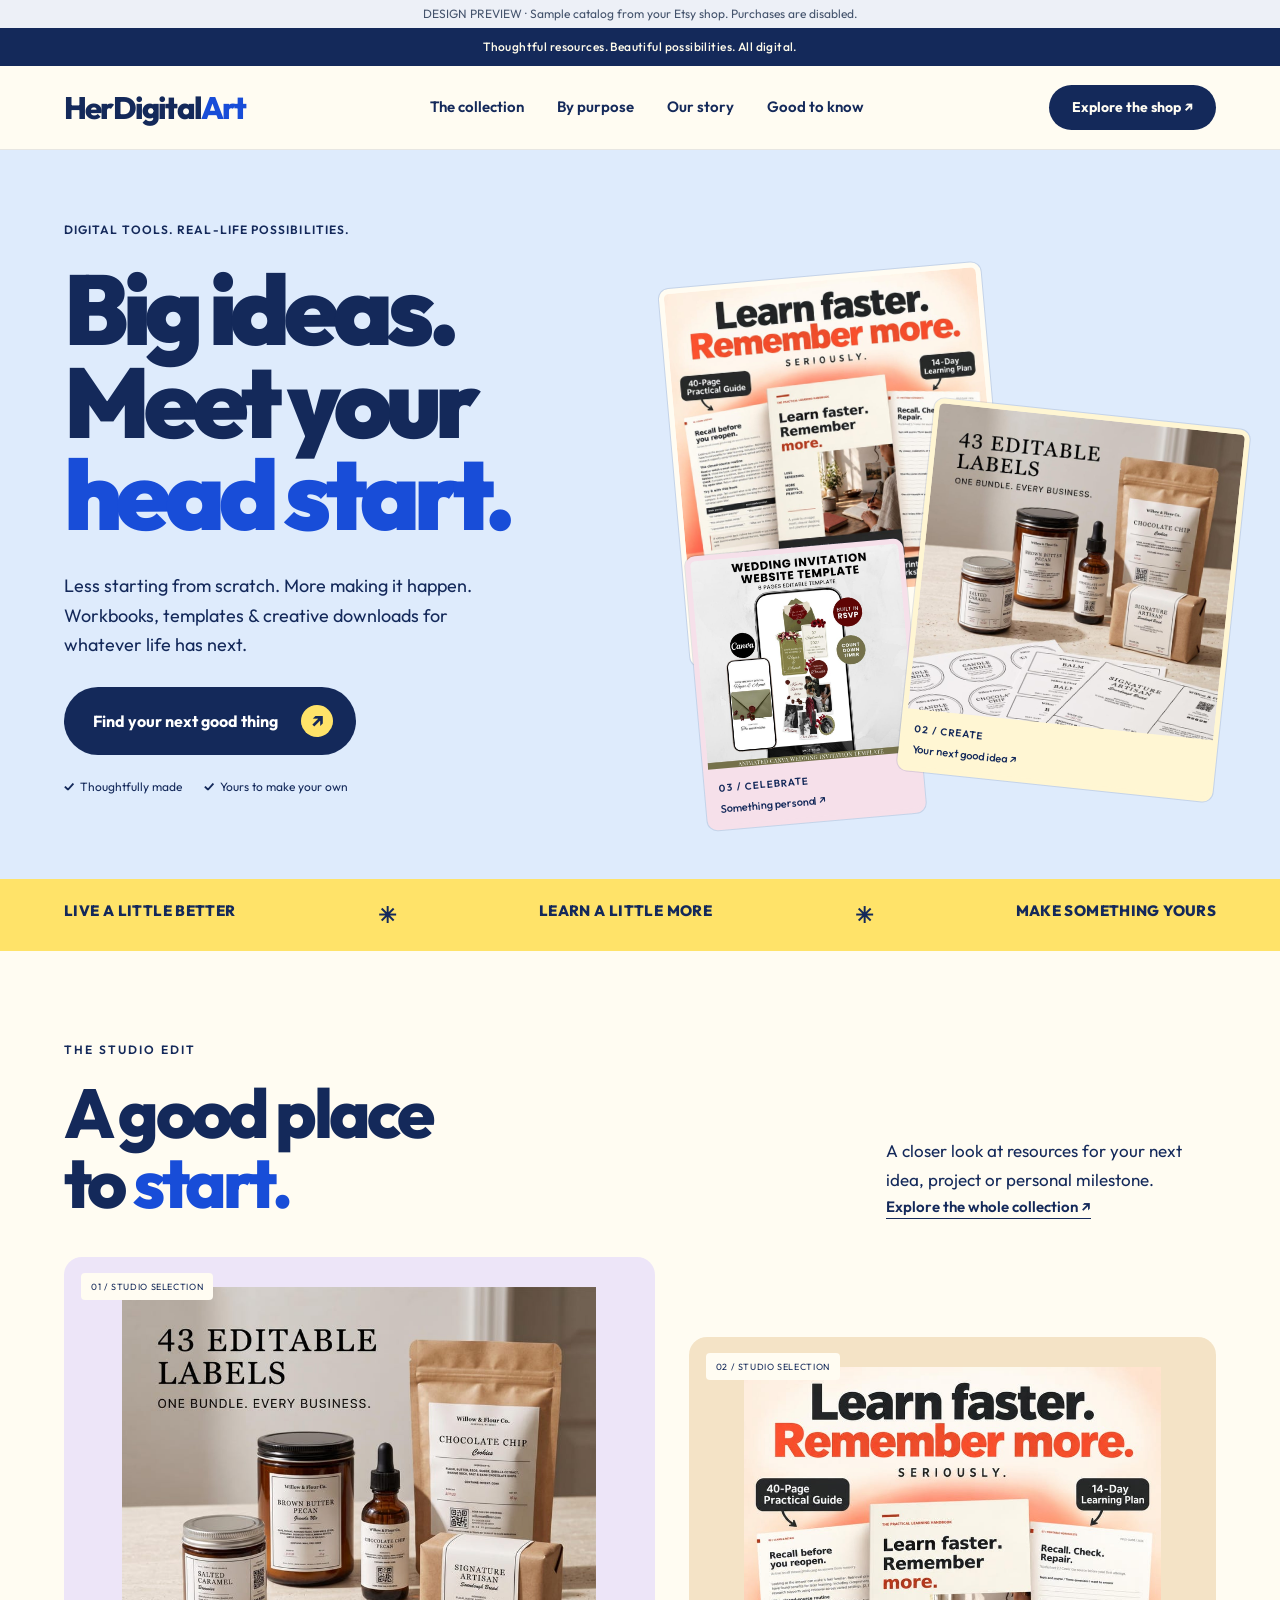
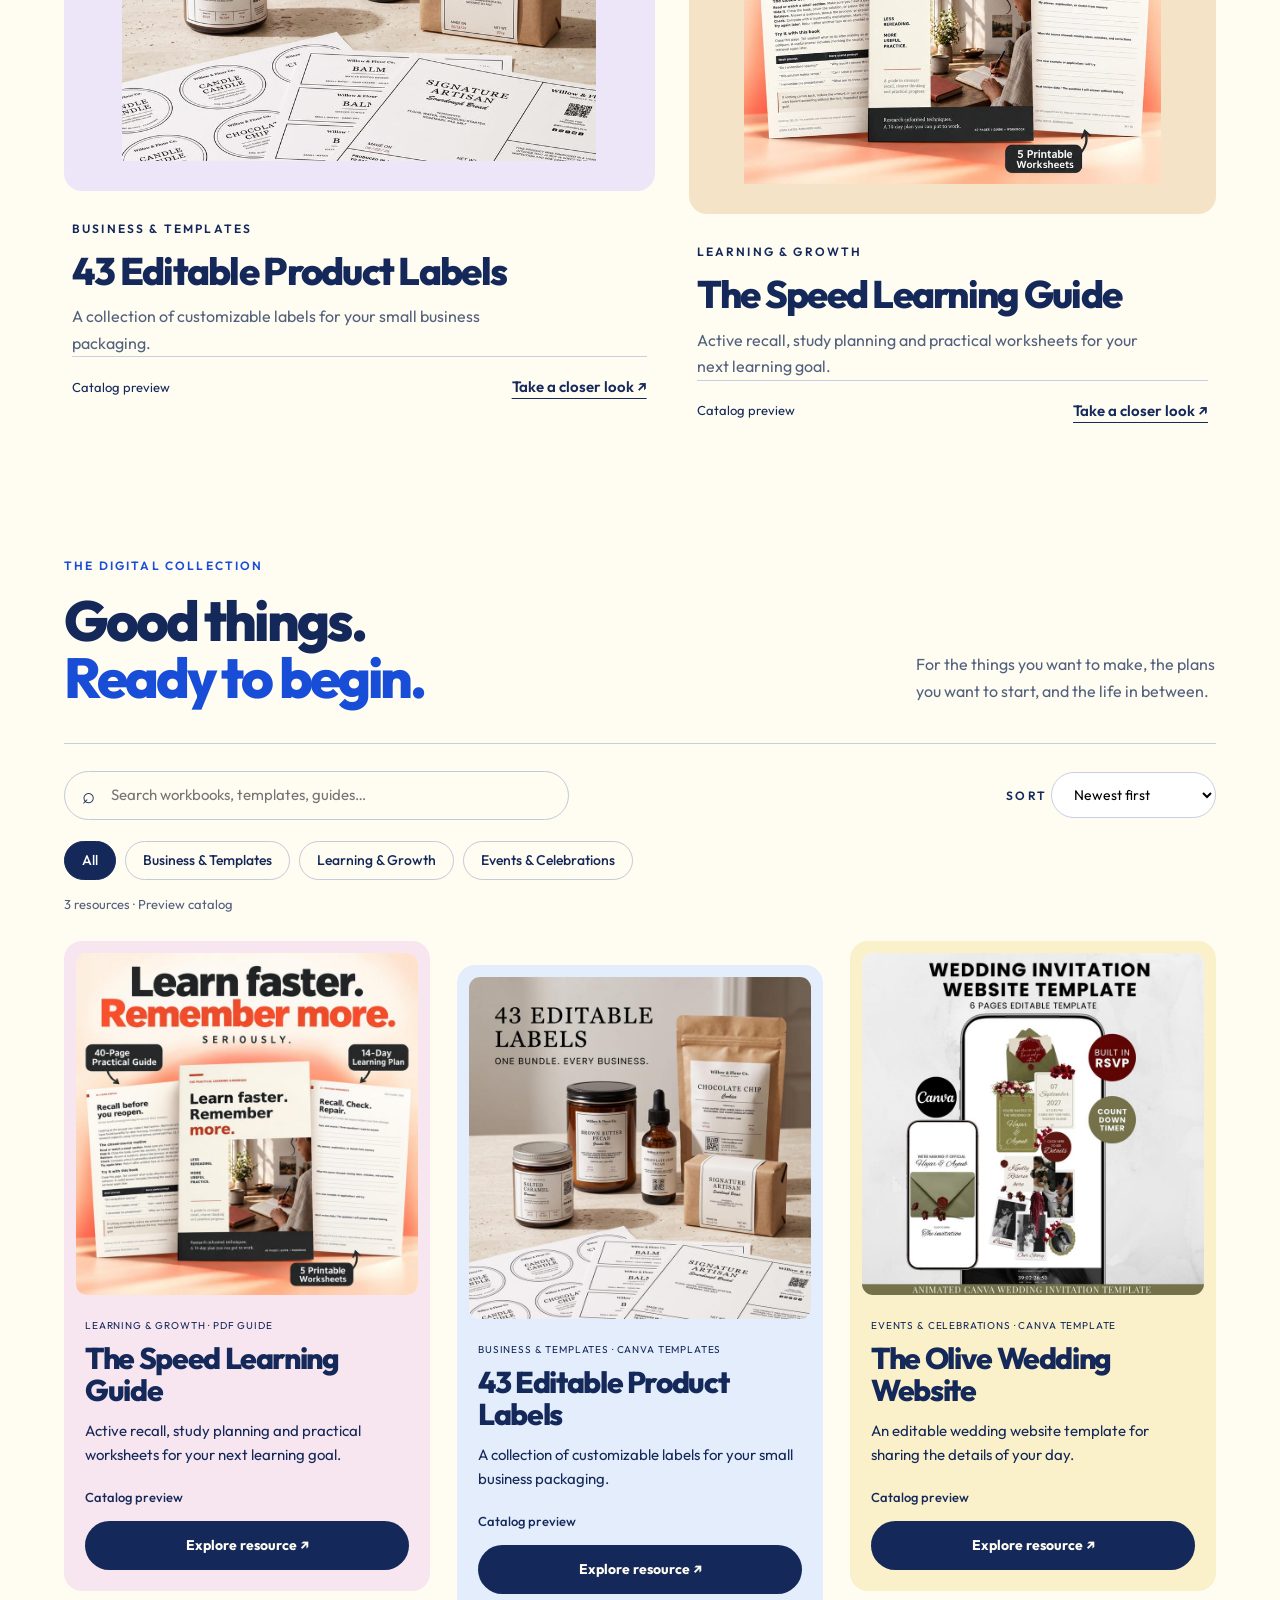
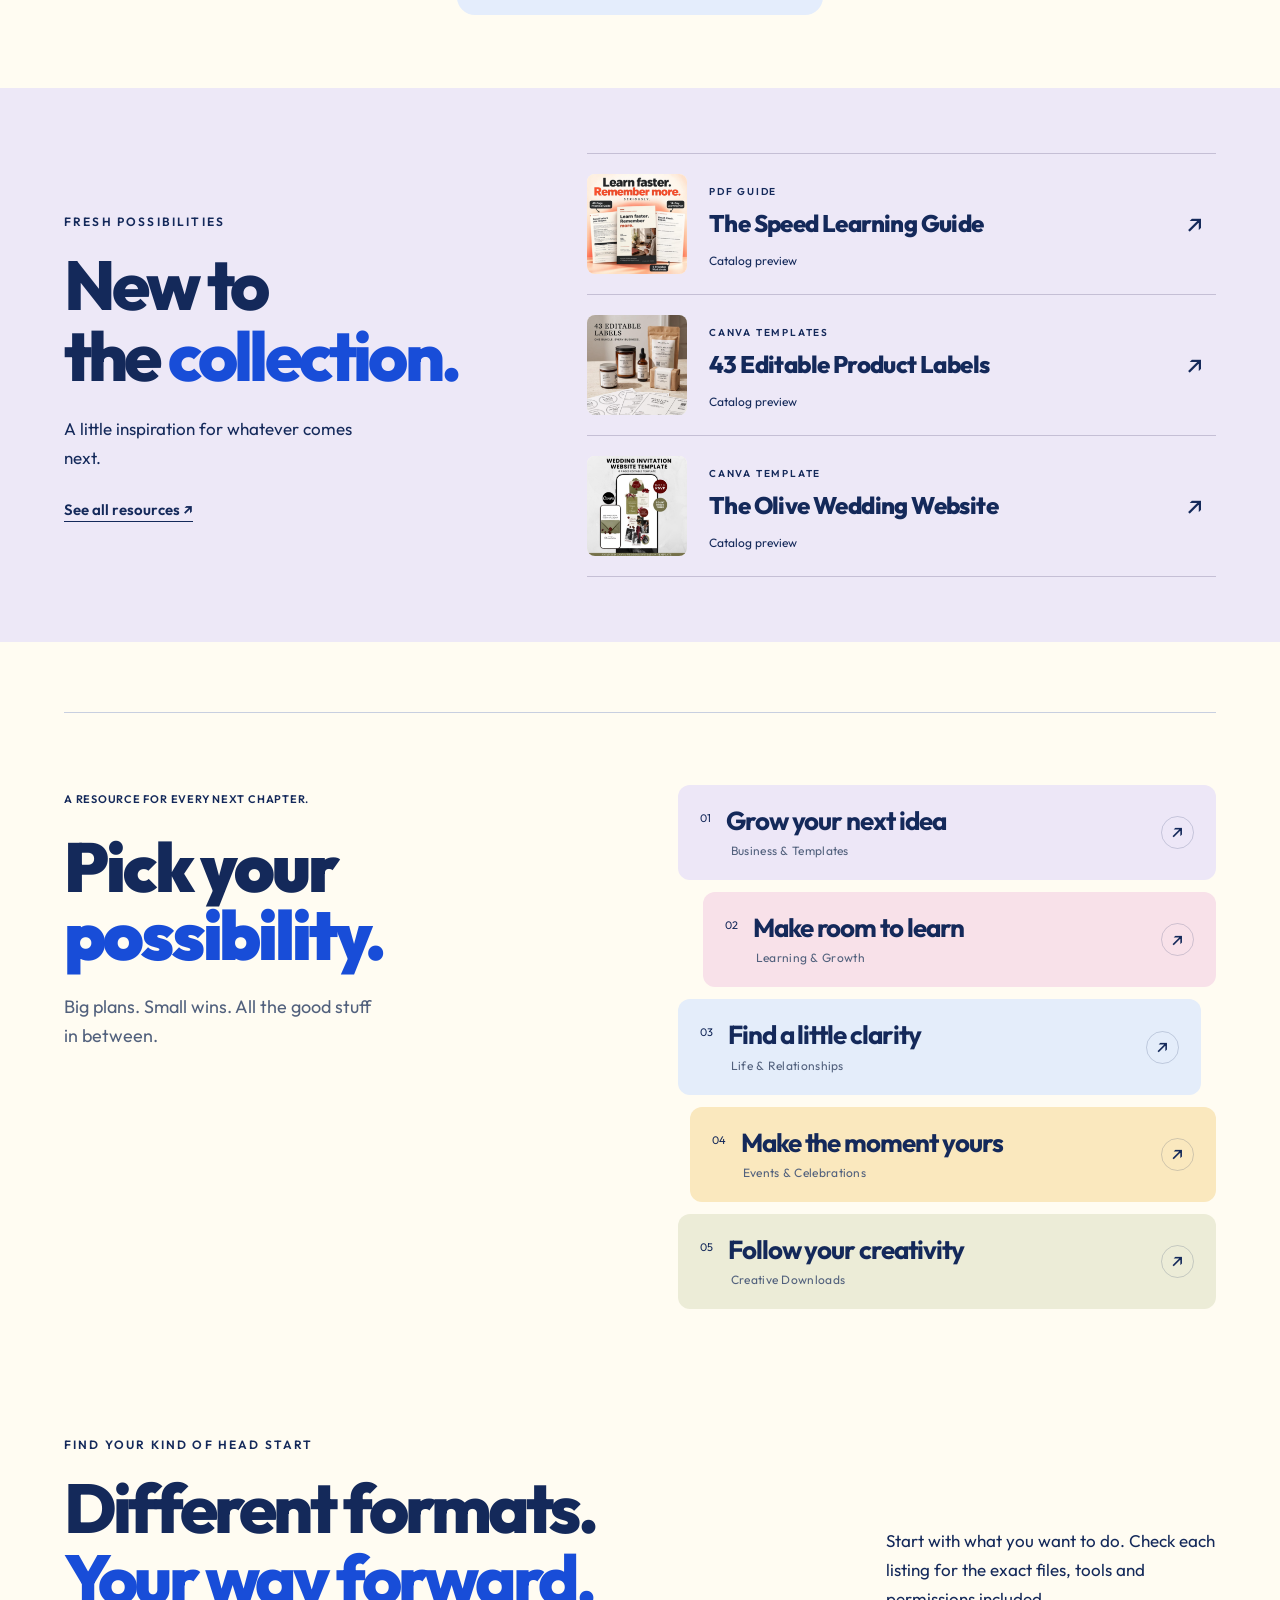
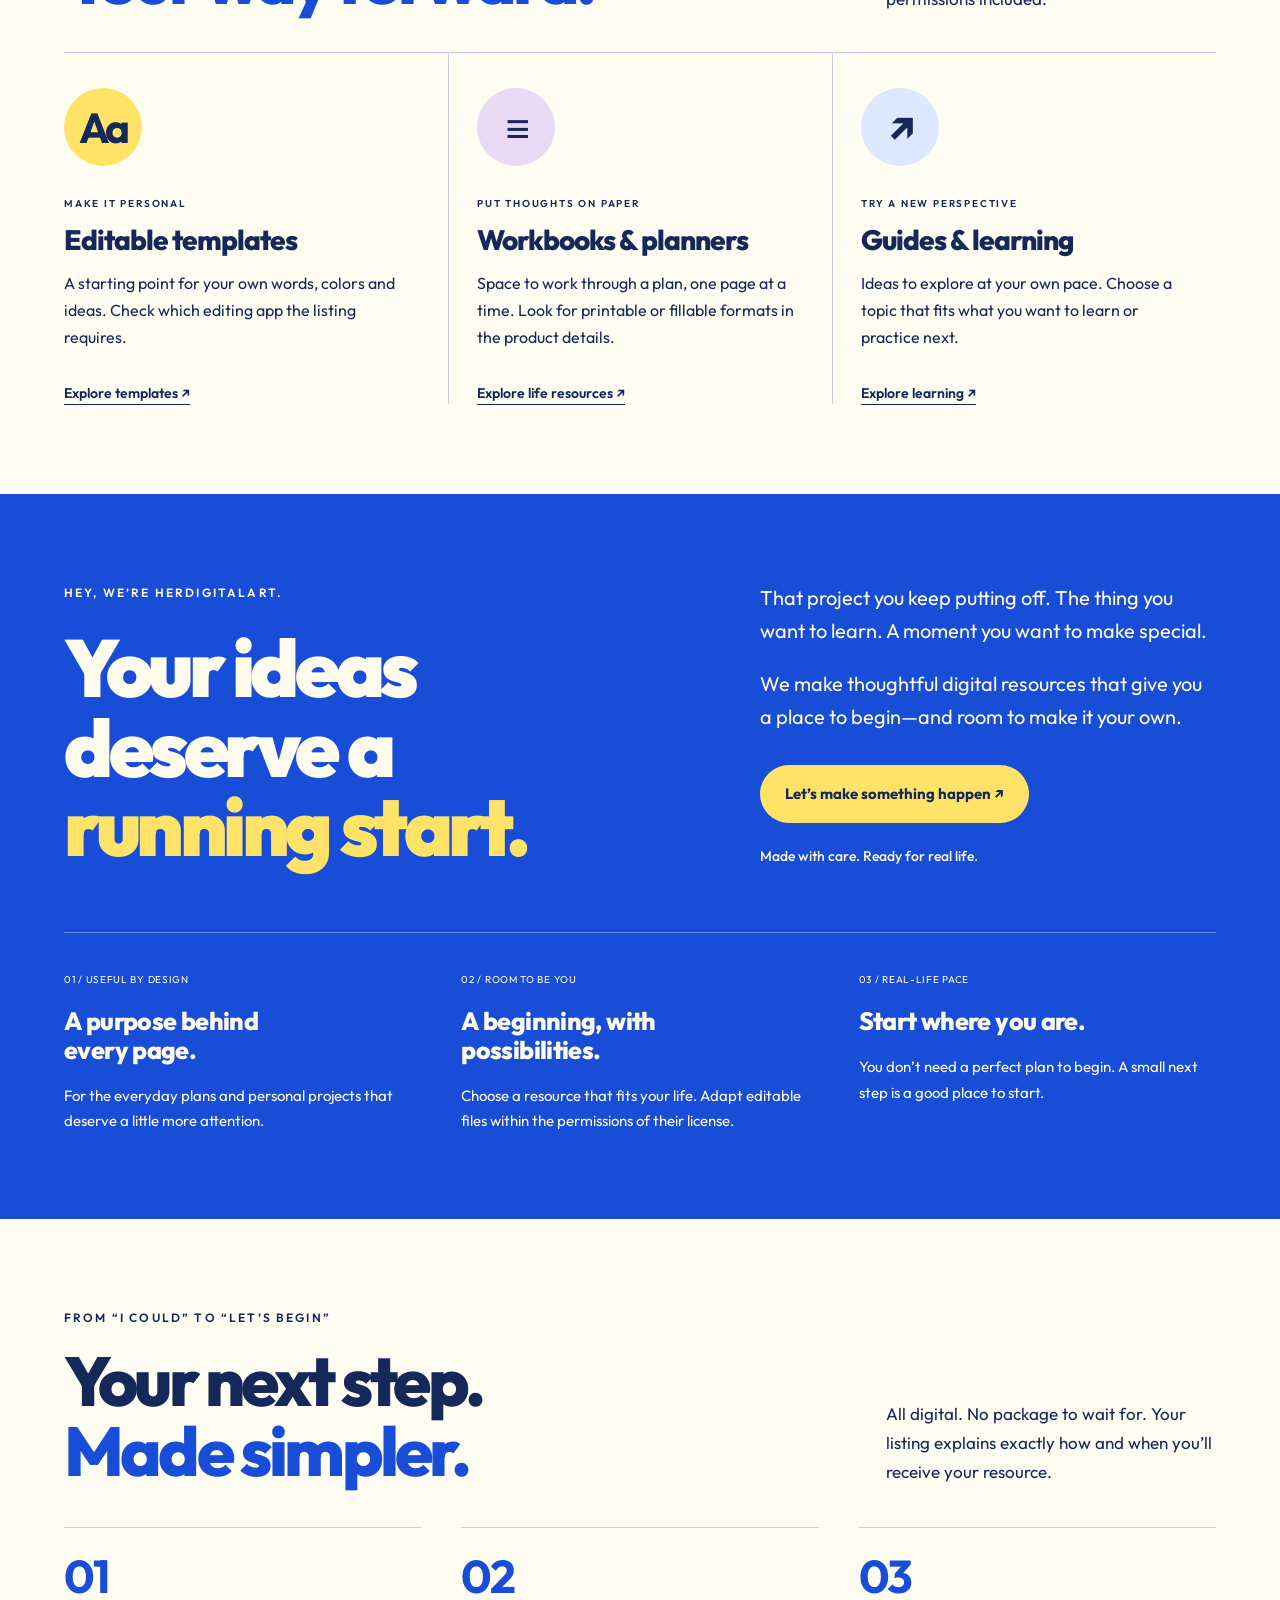
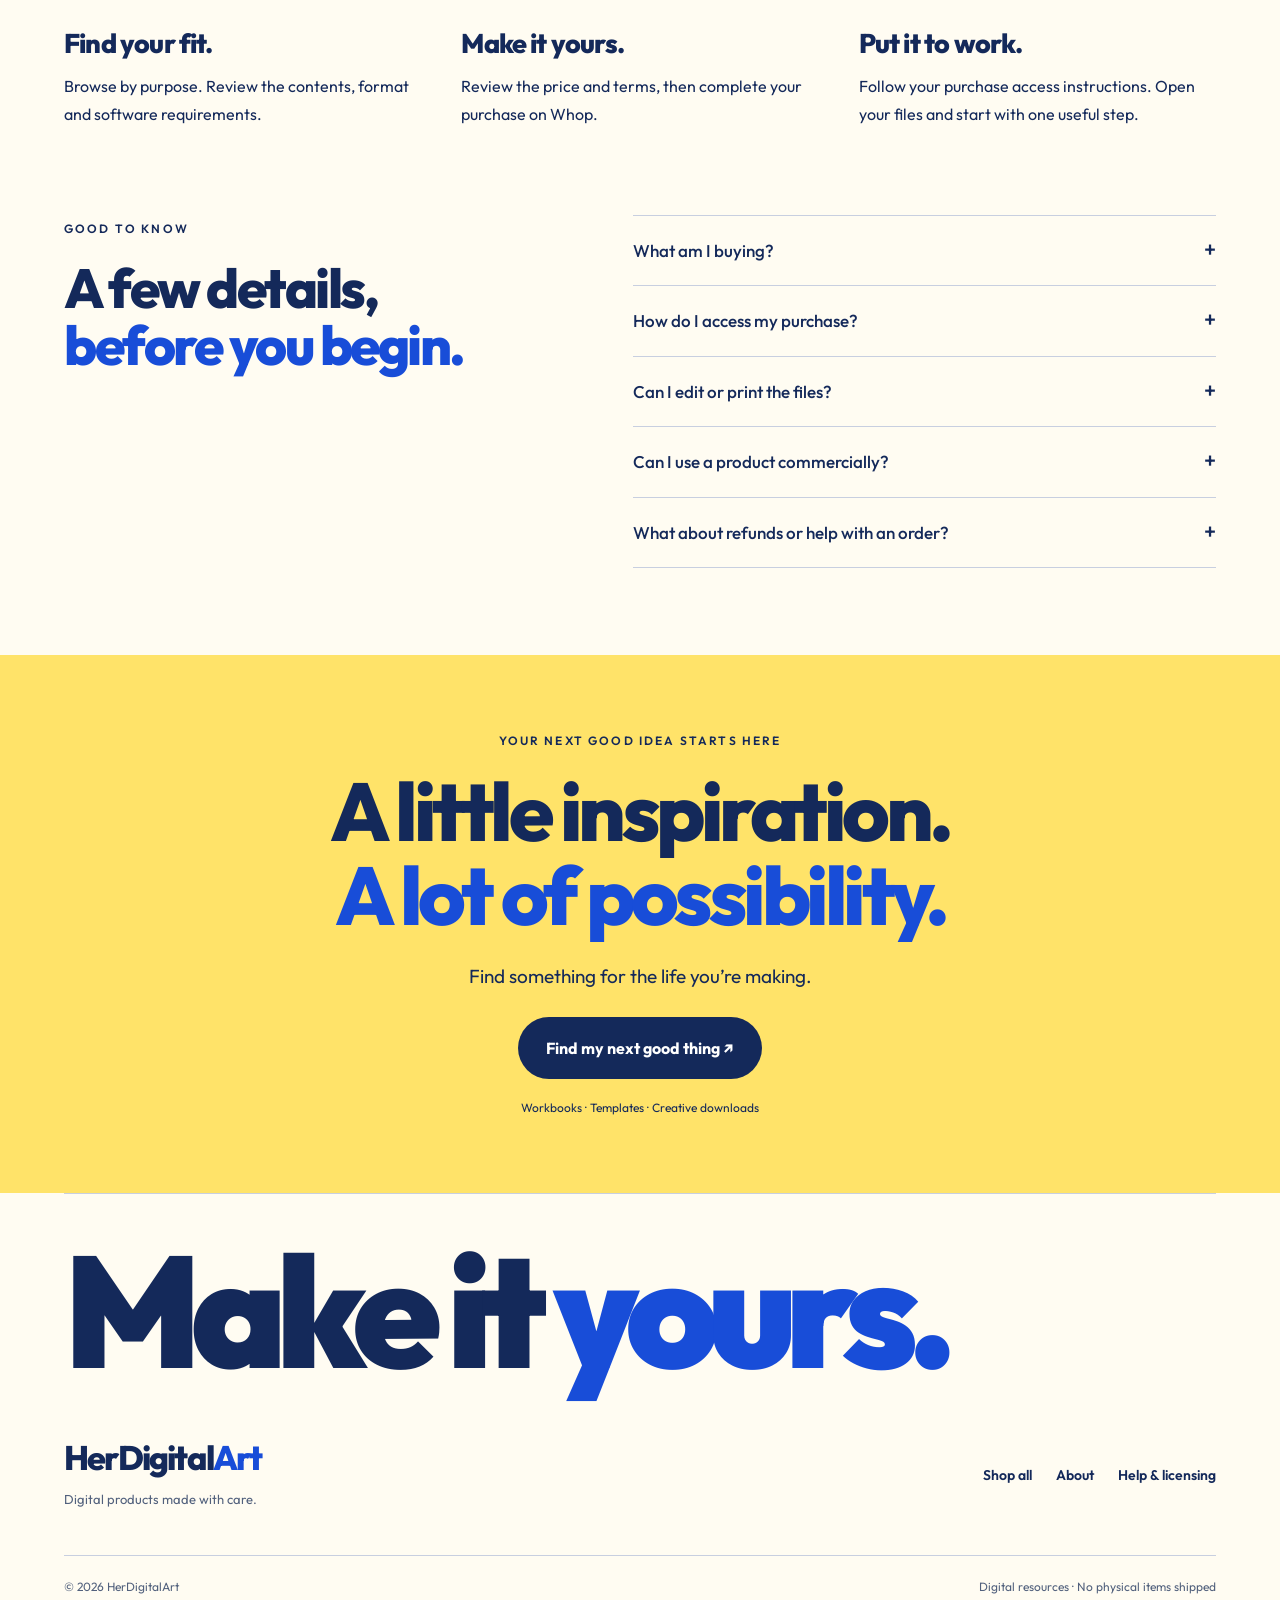
==== preview.html @ 881049af "Upload HerDigitalArt store" ====
<!doctype html><html lang="en"><head><meta charset="utf-8"><meta name="viewport" content="width=device-width,initial-scale=1"><meta name="robots" content="noindex,nofollow"><title>HerDigitalArt — Design Preview</title><style>@import url('https://fonts.googleapis.com/css2?family=DM+Sans:wght@400;500;600;700&family=Instrument+Serif:ital@0;1&family=Outfit:wght@400;500;600;700;800;900&display=swap');
:root{--paper:#f7f3ec;--ink:#30272a;--wine:#482333;--muted:#74686b;--line:#d9cec5;--clay:#a9553e;--serif:'Instrument Serif',Georgia,serif;--sans:'DM Sans',Arial,sans-serif}*{box-sizing:border-box}body{margin:0;background:var(--paper);color:var(--ink);font:16px/1.6 var(--sans)}a{color:inherit;text-decoration:none}button,input,select{font:inherit}button,a,input,select,summary{-webkit-tap-highlight-color:transparent}button,a{touch-action:manipulation}button{cursor:pointer}a:hover{color:var(--clay)}:focus-visible{outline:3px solid var(--clay);outline-offset:5px}img{display:block;width:100%;height:auto}h1,h2,h3,p{margin:0}h1,h2,h3{font-weight:400}h1,h2{font-family:var(--serif);line-height:1.02}button{color:inherit}.wrap{width:min(1380px,90%);margin:auto}.eyebrow{font-size:12px;text-transform:uppercase;letter-spacing:.18em;font-weight:600}.skip{position:absolute;left:16px;top:-80px;background:white;padding:12px;z-index:20}.skip:focus{top:10px}.preview-note{background:#eaded0;color:var(--wine);text-align:center;font-size:13px;padding:7px 16px}.preview-note a{text-decoration:underline}.topline{background:var(--wine);color:#fff4eb;text-align:center;padding:8px;font-size:12px;letter-spacing:.08em}.header{display:flex;align-items:center;justify-content:space-between;gap:25px;padding:27px 0;border-bottom:1px solid var(--line)}.wordmark{font:32px/1 var(--serif);letter-spacing:-1px}.wordmark em{font-weight:400}.nav{display:flex;gap:28px;font-size:14px}.nav a[aria-current=page]{text-decoration:underline;text-underline-offset:7px}.header-cta{font-size:14px;border-bottom:1px solid var(--ink);padding:6px 0}.menu{display:none;background:none;border:1px solid var(--line);padding:8px 12px}.hero{padding:65px 0 54px;display:grid;grid-template-columns:1.1fr .9fr;gap:7%;align-items:center}.hero h1{font-size:clamp(66px,7.7vw,116px);letter-spacing:-.04em;margin:22px 0 28px}.hero h1 em{color:var(--wine)}.hero p{color:var(--muted);max-width:450px;margin-bottom:30px}.button{display:inline-flex;align-items:center;justify-content:space-between;gap:38px;background:var(--wine);color:white;border:1px solid var(--wine);padding:16px 23px;font-size:14px}.button:hover{background:var(--ink);color:white}.button.secondary{background:transparent;color:var(--wine)}.hero-foot{font-size:12px;color:var(--muted);margin-top:20px;letter-spacing:.04em}.hero-right{padding-top:20px}.hero-index{display:flex;align-items:baseline;justify-content:space-between;border-top:1px solid var(--line);padding:14px 0 26px}.hero-index span:last-child{font:italic 23px var(--serif)}.hero-image{aspect-ratio:1.25;object-fit:cover}.hero-caption{display:flex;justify-content:space-between;padding-top:14px;font-size:12px;color:var(--muted)}.purpose-strip{border-top:1px solid var(--line);border-bottom:1px solid var(--line);display:flex;justify-content:space-between;padding:20px 0;gap:16px;flex-wrap:wrap;font:24px var(--serif)}.purpose-strip span{color:var(--clay)}.collection{padding:70px 0}.section-top{display:flex;justify-content:space-between;align-items:end;margin-bottom:32px;gap:24px}.section-top h2{font-size:clamp(40px,4vw,62px);margin-top:12px;letter-spacing:-.025em}.section-top p{max-width:330px;color:var(--muted);font-size:14px}.controls{display:flex;gap:16px;justify-content:space-between;margin-bottom:24px;align-items:center}.search{display:flex;gap:14px;align-items:center;flex:1;max-width:460px;border-bottom:1px solid var(--ink);padding:9px 0}.search input{width:100%;border:0;background:none;outline:none;color:var(--ink)}select{background:transparent;border:1px solid var(--line);padding:10px 13px;max-width:100%;font-size:14px}.filters{display:flex;gap:8px;flex-wrap:wrap;margin-bottom:20px}.filter{border:1px solid var(--line);padding:8px 15px;background:transparent;border-radius:0;font-size:13px}.filter.active{background:var(--wine);border-color:var(--wine);color:white}.count{font-size:12px;color:var(--muted);margin-bottom:25px}.grid{display:grid;grid-template-columns:repeat(3,minmax(0,1fr));gap:40px 25px}.card:nth-child(3n+2){padding-top:34px}.card-media{overflow:hidden;background:#e9e1d7;display:block;aspect-ratio:1.13;position:relative}.card-media img{height:100%;object-fit:contain;transition:transform .4s}.card-media:hover img{transform:scale(1.035)}.image-fallback{height:100%;display:flex;align-items:center;justify-content:center;padding:30px;font:32px var(--serif);text-align:center}.card-meta{font-size:11px;text-transform:uppercase;letter-spacing:.12em;color:var(--clay);margin:20px 0 9px}.card h3{font:29px/1.1 var(--serif);margin-bottom:10px}.card p{color:var(--muted);font-size:14px;max-width:360px}.card-bottom{display:flex;justify-content:space-between;align-items:center;border-bottom:1px solid var(--line);padding:18px 0;font-size:13px;gap:10px}.card-bottom a{text-decoration:underline;text-underline-offset:4px}.more{display:block;margin:36px auto 0}.empty{padding:65px 24px;border:1px solid var(--line);text-align:center}.empty h3{font:36px var(--serif);margin-bottom:15px}.empty p{color:var(--muted);margin-bottom:20px}.shop-heading{padding:64px 0 0}.shop-heading h1{font-size:clamp(58px,7vw,96px);margin-top:18px}.shop-heading p{color:var(--muted);margin-top:20px;max-width:500px}.browse{display:grid;grid-template-columns:.7fr 1.3fr;gap:9%;padding:50px 0 80px}.browse h2{font-size:54px;margin-top:17px}.browse p{color:var(--muted);margin-top:23px}.category-row{display:flex;align-items:center;justify-content:space-between;gap:16px;border-bottom:1px solid var(--line);padding:20px 0}.category-row:first-child{border-top:1px solid var(--line)}.category-row strong{font:30px var(--serif)}.category-row small{color:var(--muted);font-size:12px;margin-right:20px}.manifesto{background:var(--wine);color:var(--paper);padding:68px 0}.manifesto-inner{display:grid;grid-template-columns:1.2fr .8fr;gap:15%;align-items:end}.manifesto h2{font-size:clamp(46px,5vw,76px);margin-top:25px;max-width:600px}.manifesto p{font-size:16px;color:#ded0d4}.manifesto .signature{font:italic 30px var(--serif);margin-top:28px}.faq{padding:75px 0;display:grid;grid-template-columns:.7fr 1.3fr;gap:9%}.faq h2{font-size:55px;margin-top:20px}details{border-bottom:1px solid var(--line);padding:20px 0}details:first-child{border-top:1px solid var(--line)}summary{cursor:pointer;list-style:none;display:flex;justify-content:space-between;gap:24px}summary:after{content:'+';font-size:22px;line-height:1}details[open] summary:after{content:'−'}details p{font-size:14px;color:var(--muted);padding-top:16px;max-width:610px}.footer{border-top:1px solid var(--line);padding:35px 0 24px}.footer-top{display:flex;justify-content:space-between;gap:30px}.footer p{font-size:13px;color:var(--muted);margin-top:14px}.footer-links{display:flex;gap:24px;font-size:14px;align-items:start;flex-wrap:wrap}.footer-bottom{display:flex;justify-content:space-between;gap:20px;margin-top:45px;font-size:12px;color:var(--muted)}.detail{padding:55px 0 75px}.breadcrumb{font-size:13px;color:var(--muted);margin-bottom:35px}.detail-grid{display:grid;grid-template-columns:1.05fr .95fr;gap:8%;align-items:start}.detail-image{background:#e9e1d7;aspect-ratio:1;object-fit:contain}.detail h1{font-size:clamp(48px,5vw,72px);margin:18px 0 25px}.detail-description{white-space:pre-line;color:var(--muted);margin-bottom:30px}.purchase-note{font-size:13px;color:var(--muted);margin-top:16px}.detail-price{font-size:22px;margin:20px 0}.detail-facts{border-top:1px solid var(--line);margin-top:35px;padding-top:20px;font-size:14px}.status-note{border-left:2px solid var(--clay);padding:12px 18px;background:#efe6dc;font-size:14px}.hidden,[hidden]{display:none!important}@media(min-width:1600px){.wrap{width:min(1480px,88%)}}@media(max-width:900px){.nav{gap:16px}.header-cta{display:none}.hero{gap:5%;padding-top:45px}.hero h1{font-size:72px}.hero-right{padding-top:0}.grid{gap:25px 18px}.card h3{font-size:25px}.browse,.faq{gap:6%}.manifesto-inner{gap:8%}}@media(max-width:650px){.wrap{width:90%}.header{padding:22px 0;flex-wrap:wrap;gap:15px}.wordmark{font-size:30px}.menu{display:block}.nav{display:none;flex-basis:100%;flex-wrap:wrap;padding:15px 0 3px}.nav.open{display:flex}.hero{display:block;padding:40px 0 30px}.hero h1{font-size:clamp(62px,15vw,87px);margin:18px 0 24px}.hero p{max-width:95%}.hero-right{margin-top:40px}.hero-image{aspect-ratio:1.5}.hero-index{padding-bottom:15px}.purpose-strip{font-size:20px;gap:14px;justify-content:start}.purpose-strip span{display:none}.section-top{align-items:start;flex-direction:column;gap:16px}.section-top h2{font-size:45px}.collection{padding:45px 0}.controls{align-items:stretch;flex-direction:column;gap:15px}.search{max-width:none}.controls select{align-self:start}.grid{grid-template-columns:repeat(2,minmax(0,1fr));gap:28px 15px}.card:nth-child(3n+2){padding-top:0}.card h3{font-size:25px}.card p{font-size:13px}.card-meta{font-size:10px;margin-top:14px}.card-bottom{align-items:start;flex-direction:column;font-size:12px;gap:8px}.card-media{aspect-ratio:1}.browse,.faq,.manifesto-inner,.detail-grid{grid-template-columns:1fr;gap:35px}.browse{padding:20px 0 50px}.browse h2,.faq h2{font-size:45px}.category-row strong{font-size:27px}.manifesto{padding:45px 0}.manifesto h2{font-size:53px}.faq{padding:50px 0}.footer-top,.footer-bottom{flex-direction:column}.footer-links{gap:16px}.footer-bottom{margin-top:30px;gap:8px}.detail{padding-top:35px}.detail h1{font-size:54px}.shop-heading{padding-top:40px}.shop-heading h1{font-size:64px}}@media(prefers-reduced-motion:reduce){*{scroll-behavior:auto!important;transition:none!important}}

/* HerDigitalArt 02 — bold, optimistic consumer brand. */
:root{--paper:#fffbed;--ink:#142b62;--wine:#184dd8;--muted:#46577b;--line:#c8cfe0;--clay:#153fc0;--serif:'Outfit','Arial Black',Arial,sans-serif;--sans:'Outfit',Arial,sans-serif;--yellow:#ffe257;--blue:#d9e7fc;--pink:#f6c9de;--orange:#ff9c66}body{font-family:var(--sans);line-height:1.5}h1,h2,h3{font-weight:800;letter-spacing:-.045em}em{font-style:normal}.wrap{width:min(1380px,90%)}.preview-note{background:#edf0f7;color:#44536c;font-size:12px;padding:5px 12px}.topline{background:var(--ink);color:#fffbea;padding:10px 18px;font-size:13px;letter-spacing:.015em;font-weight:500}.header{padding:21px 0 24px;border:0}.wordmark{font:800 32px/1 var(--sans);letter-spacing:-1.6px}.wordmark em{font-weight:800;color:var(--wine)}.nav{font-size:15px;font-weight:600;gap:30px}.header-cta{border:0;background:var(--yellow);padding:13px 24px;border-radius:32px;font-weight:700}.hero-shell{background:var(--blue);overflow:hidden}.hero{min-height:610px;padding:58px 0 65px;grid-template-columns:1.04fr 1fr;gap:2%}.hero-copy{position:relative;z-index:2}.hero .eyebrow{font-size:12px;letter-spacing:.09em}.hero h1{font-family:var(--sans);font-size:clamp(70px,7.5vw,112px);font-weight:900;line-height:.94;letter-spacing:-.055em;margin:22px 0 28px}.hero h1 em{color:var(--wine)}.hero p{font-size:18px;line-height:1.55;max-width:465px;color:var(--ink);margin-bottom:27px}.button{background:var(--wine);border:0;border-radius:40px;color:white;padding:19px 27px;font-size:16px;font-weight:700;transition:transform .18s,background .18s;gap:24px}.button:hover{transform:translateY(-3px);background:var(--ink)}.button.secondary{border:1.5px solid var(--ink);color:var(--ink);background:transparent}.hero-foot{display:flex;gap:22px;font-size:12px;letter-spacing:0;color:var(--ink);margin-top:20px}.hero-foot span:before{content:'✓';margin-right:6px;font-weight:800}.hero-collage{height:480px;position:relative;margin-left:0;isolation:isolate}.collage-item{position:absolute;background:var(--paper);border:7px solid var(--paper);border-radius:12px;transition:transform .25s;overflow:hidden}.collage-item img{aspect-ratio:1;object-fit:contain}.collage-item span{display:block;padding:12px 4px 6px;font-size:10px;letter-spacing:.045em;font-weight:800;color:var(--ink)}.collage-learning{width:61%;left:0;top:0;transform:rotate(-8deg);z-index:1}.collage-labels{width:58%;right:-6%;top:136px;transform:rotate(9deg);z-index:3;background:#fff3b7;border-color:#fff3b7}.collage-wedding{width:43%;left:7%;top:279px;transform:rotate(-4deg);z-index:2;background:#f4cbe0;border-color:#f4cbe0}.collage-learning:hover{transform:rotate(-4deg) translateY(-6px)}.collage-labels:hover{transform:rotate(5deg) translateY(-6px)}.collage-wedding:hover{transform:rotate(0) translateY(-6px);z-index:4}.purpose-shell{background:var(--yellow)}.purpose-strip{border:0;font:800 17px var(--sans);padding:22px 0;letter-spacing:-.025em}.purpose-strip span{color:var(--ink);font-size:24px}.collection{padding:75px 0 65px}.section-top{margin-bottom:30px}.section-top .eyebrow{color:var(--wine)}.section-top h2{font:800 clamp(36px,4vw,59px)/1 var(--sans);letter-spacing:-.055em;max-width:670px}.section-top p{font-size:16px;max-width:315px}.search{border:1.5px solid var(--line);padding:11px 18px;border-radius:30px;background:#fff;max-width:490px}.search input{font-size:15px}.search:focus-within{border-color:var(--wine);outline:2px solid var(--wine);outline-offset:2px}.search input:focus-visible{outline:none}select{border-radius:30px;border:1.5px solid var(--line);background:white;padding:12px 18px}.filters{gap:9px;margin-top:25px}.filter{border-radius:30px;font-size:14px;padding:10px 18px;border:1.5px solid var(--line);font-weight:500}.filter.active{background:var(--ink);border-color:var(--ink)}.count{font-size:13px}.grid{gap:25px}.card{border-radius:22px;background:#f4dded;padding:16px!important;display:flex;flex-direction:column}.card:nth-child(3n+2){background:#dae7ff;transform:translateY(19px)}.card:nth-child(3n+3){background:#fae8a8}.card-media{border-radius:13px;aspect-ratio:1;overflow:hidden;background:white}.card-media img{object-fit:contain}.card-meta{color:var(--ink);font-size:10px;letter-spacing:.07em;margin:21px 0 9px}.card h3{font:800 29px/1.03 var(--sans);letter-spacing:-.04em;margin:0 0 12px}.card p{font-size:15px;color:var(--ink);line-height:1.5;margin-bottom:20px}.card-bottom{margin-top:auto;display:flex;flex-direction:column;align-items:stretch;border:0;padding:0;gap:12px;font-size:13px}.card-bottom span{font-weight:500}.card-bottom a{display:block;background:var(--ink);color:var(--paper);padding:13px 18px;border-radius:30px;text-align:center;text-decoration:none;font-size:14px;font-weight:700}.card-bottom a:hover{background:var(--wine)}.more{margin-top:50px}.empty{border:0;border-radius:22px;background:#e7edfc}.empty h3{font:800 36px/1.1 var(--sans)}.browse{padding:65px 0 80px;gap:8%;grid-template-columns:1fr 1fr}.browse .eyebrow{font-size:11px;letter-spacing:.07em}.browse h2{font-size:clamp(48px,5.4vw,78px);line-height:.98;font-weight:900;margin-top:20px}.browse h2 em{color:var(--wine)}.browse p{font-size:18px;max-width:350px}.category-row{border:0!important;border-radius:18px;padding:18px 22px;margin-bottom:10px;background:#eee4fb;transition:transform .2s}.category-row:nth-child(2){background:#f7d2de;margin-left:25px}.category-row:nth-child(3){background:#d9e8fc;margin-right:15px}.category-row:nth-child(4){background:#ffdfa7;margin-left:12px}.category-row:nth-child(5){background:#e4e8bf}.category-row:hover{transform:translateX(5px);color:var(--ink)}.category-row strong{font:700 25px/1.2 var(--sans);letter-spacing:-.04em}.category-row small{font-size:12px;color:var(--ink);margin-right:15px}.category-row>span{font-size:25px}.manifesto{background:var(--wine);padding:70px 0;color:#fffbed}.manifesto-inner{grid-template-columns:1.1fr .9fr;gap:10%;align-items:center}.manifesto h2{font-size:clamp(54px,6vw,87px);line-height:.99;font-weight:900}.manifesto h2 em{color:var(--yellow)}.manifesto p{color:#fffbed;font-size:21px;line-height:1.5;margin-bottom:20px}.manifesto .button{background:var(--yellow);color:var(--ink);margin-top:12px}.manifesto .signature{font:500 14px var(--sans);margin-top:24px;margin-bottom:0}.faq{padding:75px 0;grid-template-columns:.85fr 1.15fr}.faq h2{font-size:55px;font-weight:800;line-height:1.02}.faq h2 em{color:var(--wine)}details{background:#f0ede2;border:0!important;border-radius:14px;padding:20px 22px;margin-bottom:10px}summary{font-size:17px;font-weight:600}details p{font-size:15px;color:var(--ink)}.footer{border-top:2px solid var(--ink);padding:40px 0 28px}.footer .wordmark{font-size:48px}.footer-links{font-weight:600}.footer p,.footer-bottom{color:var(--muted)}.shop-heading h1{font-weight:900;line-height:1;font-size:clamp(64px,8vw,115px)}.shop-heading h1 em{color:var(--wine)}.shop-heading p{font-size:18px}.detail-grid{gap:6%}.detail-image{border-radius:24px;background:#e0eafa}.detail h1{font-weight:800;line-height:1.02}.detail-price{font-weight:600}.detail-facts{line-height:1.9}.status-note{background:#fff0b9;border:0;border-radius:14px}.menu{border-radius:30px;border:1.5px solid var(--ink);padding:9px 17px;font-weight:600}
@media(min-width:1600px){.hero{min-height:660px}.hero-collage{height:520px}.collage-wedding{top:310px}.collage-labels{top:155px}}
@media(max-width:1000px){.nav{gap:18px}.hero{min-height:550px}.hero h1{font-size:82px}.hero-collage{height:430px}.collage-labels{top:160px;right:0}.collage-wedding{top:280px}.card h3{font-size:25px}.hero-foot{gap:12px}.category-row strong{font-size:22px}}
@media(max-width:650px){.header{padding:18px 0}.wordmark{font-size:28px}.nav{font-size:15px}.hero{padding:38px 0 45px;display:block}.hero h1{font-size:clamp(66px,17vw,89px);line-height:.94;margin-top:18px}.hero p{font-size:17px;max-width:100%}.hero-copy .button{font-size:15px;width:100%;justify-content:center}.hero .eyebrow{font-size:10px}.hero-foot{justify-content:center;font-size:11px;gap:16px}.hero-collage{height:390px;margin:42px 0 0}.collage-learning{width:61%;left:2%;top:0}.collage-labels{width:56%;right:0;top:126px}.collage-wedding{width:43%;left:6%;top:230px}.collage-item{border-width:5px;border-radius:8px}.collage-item span{font-size:8px;padding:8px 2px 4px}.purpose-strip{font-size:11px;padding:16px 0;gap:12px;justify-content:center;line-height:1.5}.purpose-strip span{display:none}.collection{padding:45px 0}.section-top h2{font-size:40px;line-height:1.02}.section-top p{font-size:16px;max-width:100%}.filters{margin-top:15px;gap:7px}.filter{font-size:12px;padding:9px 13px}.grid{grid-template-columns:repeat(2,minmax(0,1fr));gap:13px}.card{padding:10px!important;border-radius:16px}.card:nth-child(3n+2){transform:none}.card-media{border-radius:9px}.card h3{font-size:23px}.card-meta{font-size:9px;margin-top:15px}.card p{font-size:13px;margin-bottom:15px}.card-bottom{font-size:11px;gap:9px}.card-bottom a{font-size:11px;padding:11px 5px;letter-spacing:-.01em}.browse{display:block;padding:30px 0 40px}.browse h2{font-size:56px}.browse p{font-size:17px;margin:17px 0 30px}.category-row{padding:17px 15px;border-radius:14px}.category-row strong{font-size:23px}.category-row small{margin-right:10px}.manifesto{padding:45px 0}.manifesto-inner{display:block}.manifesto h2{font-size:60px;margin-bottom:28px}.manifesto p{font-size:18px}.manifesto .button{font-size:14px}.faq{display:block;padding:45px 0}.faq h2{font-size:46px;margin-bottom:30px}.faq summary{font-size:15px}.faq details{padding:18px}.footer .wordmark{font-size:38px}.footer-links{font-size:14px}.shop-heading h1{font-size:68px}.detail h1{font-size:48px}.detail-grid{display:block}.detail-grid>div+div{margin-top:32px}.detail .button{width:100%;font-size:14px}}

/* Edition 03: considered spacing, stronger hierarchy, quieter surfaces. */
:root{--paper:#fffcf2;--ink:#14295a;--blue:#deebfc;--yellow:#ffe369;--muted:#52617d}
html{scroll-behavior:smooth;scroll-padding-top:105px}section[id]{scroll-margin-top:105px}
.nav-shell{position:sticky;top:0;z-index:15;background:var(--paper);border-bottom:1px solid rgba(20,41,90,.1)}
.header{padding:19px 0}.wordmark{font-size:31px;letter-spacing:-1.8px}.nav{gap:33px}.nav a{position:relative}.nav a:after{content:'';position:absolute;bottom:-7px;left:0;width:100%;height:2px;background:var(--wine);transform:scaleX(0);transform-origin:left;transition:transform .22s}.nav a:hover:after,.nav a[aria-current=page]:after{transform:scaleX(1)}.header-cta{background:var(--ink);color:var(--paper);padding:12px 23px}.header-cta:hover{background:var(--wine);color:white}.topline{font-size:12px;letter-spacing:.035em}
.hero{padding-top:66px;padding-bottom:83px;min-height:665px;grid-template-columns:1fr 1fr;gap:5%}.hero h1{font-size:clamp(75px,7.7vw,116px);letter-spacing:-.062em;line-height:.94;margin-top:23px;margin-bottom:30px}.hero p{font-size:18px;max-width:435px;line-height:1.65}.hero .button{background:var(--ink);padding:18px 23px 18px 29px;gap:23px}.hero .button:hover{background:var(--wine)}.hero .button>span{display:flex;align-items:center;justify-content:center;width:32px;height:32px;border-radius:50%;background:var(--yellow);color:var(--ink);font-size:20px}.hero-foot{margin-top:23px;font-size:12px}.hero-collage{height:487px;margin-top:15px}.collage-item{border-width:5px;border-radius:10px;outline:1px solid rgba(20,41,90,.12)}.collage-item span{font-weight:500;letter-spacing:0;padding:12px 9px 8px;font-size:11px}.collage-item span b{display:block;font-size:10px;letter-spacing:.1em;margin-bottom:5px;font-weight:600}.collage-learning{width:59%;left:1%;top:1%;transform:rotate(-5deg)}.collage-labels{width:58%;right:-3%;top:143px;transform:rotate(6deg);border-color:#fff6d3;background:#fff6d3}.collage-wedding{width:40%;left:5%;top:277px;transform:rotate(-5deg);border-color:#f6e0ea;background:#f6e0ea}.collage-learning:hover{transform:rotate(-2deg) translateY(-5px)}.collage-labels:hover{transform:rotate(3deg) translateY(-5px)}.collage-wedding:hover{transform:rotate(-1deg) translateY(-5px)}
.purpose-strip{padding:22px 0;font-size:15px;letter-spacing:.025em}.purpose-strip span{font-size:22px}.collection{padding:88px 0 77px}.section-top{align-items:flex-end;margin-bottom:36px}.section-top h2{font-size:clamp(45px,4.4vw,65px);line-height:1.01;letter-spacing:-.052em;margin-top:17px}.section-top h2 em{color:var(--wine)}.section-top p{max-width:300px;font-size:16px;line-height:1.65;padding-bottom:3px}.controls{border-top:1px solid var(--line);padding-top:27px;margin-bottom:21px}.search{background:transparent;border-color:#bfcadb;max-width:505px;padding:11px 17px}.search>span{font-size:22px;line-height:1}.filter{background:transparent;border-color:#c4cbd6;padding:8px 17px}.filters{margin-top:0;margin-bottom:15px}.count{margin-bottom:27px}.grid{gap:27px}.card{padding:12px!important;border-radius:18px;background:#f7e5ef;transition:transform .22s,outline-color .22s;outline:1px solid transparent}.card:nth-child(3n+2){background:#e4edfc;transform:translateY(24px)}.card:nth-child(3n+3){background:#faf0c9}.card:hover{outline-color:#b3bfd5}.card-media{border-radius:11px;background:#fff}.card-meta{margin:23px 9px 10px;font-size:10px;letter-spacing:.085em}.card h3{font-size:30px;margin:0 9px 12px;line-height:1.06;letter-spacing:-.045em}.card p{margin:0 9px 21px;font-size:15px;line-height:1.6}.card-bottom{margin-left:9px;margin-right:9px;margin-bottom:9px;gap:14px}.card-bottom span{font-size:13px}.card-bottom a{padding:14px 18px}.card:focus-within{outline:2px solid var(--wine)}
.browse{padding:72px 0 90px;border-top:1px solid var(--line);gap:11%;grid-template-columns:.95fr 1.05fr}.browse h2{font-size:clamp(54px,5.4vw,80px);margin-top:24px}.browse>div:first-child p{max-width:310px;font-size:18px;line-height:1.65}.category-row{padding:20px 22px;border-radius:12px;margin-bottom:12px;background:#ede7f7}.category-row:nth-child(2){background:#f8e1e9}.category-row:nth-child(3){background:#e4edfa}.category-row:nth-child(4){background:#fae8be}.category-row:nth-child(5){background:#ececd7}.category-row strong{font-weight:700;font-size:26px}.category-row small{float:left;display:block;margin-top:5px;font-size:11px}.category-subtitle{display:block;margin:6px 0 0 31px;font-size:12px;color:var(--muted);letter-spacing:.025em}.category-row>span{width:33px;height:33px;border-radius:50%;display:flex;align-items:center;justify-content:center;border:1px solid rgba(20,41,90,.18);font-size:19px;flex:none}.manifesto{padding:85px 0}.manifesto h2{font-size:clamp(57px,6.3vw,92px);letter-spacing:-.055em;margin-top:25px}.manifesto-inner{gap:12%}.manifesto p{font-size:20px;line-height:1.65}.manifesto .button{padding:18px 25px;font-size:15px}.faq{padding:87px 0;gap:12%}.faq h2{font-size:55px;line-height:1.04;letter-spacing:-.045em}.faq details{border-radius:0;background:transparent;border-bottom:1px solid var(--line)!important;padding:22px 0;margin-bottom:0}.faq details:first-child{border-top:1px solid var(--line)!important}.faq summary{font-weight:500;font-size:17px}.faq details p{line-height:1.75}.footer{border-top:1px solid var(--line);padding-top:28px}.footer-statement{font:900 clamp(68px,12.3vw,182px)/1.12 var(--sans);letter-spacing:-.07em;white-space:nowrap;margin:0 0 43px;color:var(--ink)}.footer-statement em{color:var(--wine)}.footer .wordmark{font-size:34px}.footer-top{align-items:center}.footer-bottom{margin-top:45px;border-top:1px solid var(--line);padding-top:22px}.detail{padding-top:43px}.detail-grid{gap:8%}.detail-image{border-radius:18px;border:1px solid var(--line)}.detail h1{letter-spacing:-.05em;font-size:clamp(45px,5.1vw,73px)}.detail-description{font-size:18px;line-height:1.75}.detail-grid>div:last-child{padding-top:15px}.detail-price{font-size:20px}.detail-facts{font-size:13px;color:var(--muted)}
@media(hover:hover) and (prefers-reduced-motion:no-preference){.hero-copy{animation:arrive .55s ease-out both}.hero-collage{animation:arrive .75s .1s ease-out both}.card-media img{transition:transform .45s cubic-bezier(.2,.7,.3,1)}.card-media:hover img{transform:scale(1.025)}}
@keyframes arrive{from{opacity:0;translate:0 12px}to{opacity:1;translate:0 0}}
@media(min-width:1600px){.hero{min-height:720px}.hero-collage{height:540px}.collage-labels{top:166px}.collage-wedding{top:310px}}
@media(max-width:1000px){.hero{gap:3%;min-height:620px}.hero h1{font-size:84px}.hero-collage{height:420px}.collage-labels{top:146px;right:0}.collage-wedding{top:263px}.collage-item span{font-size:10px;padding:8px 5px}.collage-item span b{font-size:9px}.card h3{font-size:25px}.nav{gap:20px}.category-row strong{font-size:23px}}
@media(max-width:650px){html{scroll-padding-top:80px}section[id]{scroll-margin-top:85px}.nav-shell{position:sticky}.header{padding:15px 0}.wordmark{font-size:28px}.hero{display:block;min-height:0;padding:40px 0 48px}.hero h1{font-size:clamp(68px,17.5vw,91px);line-height:.95;margin:20px 0 25px}.hero p{font-size:17px;line-height:1.6;max-width:100%}.hero .button{padding:15px 20px;justify-content:space-between;font-size:15px}.hero-foot{gap:13px;font-size:11px;margin-top:20px}.hero-collage{height:390px;margin:39px 0 0}.collage-learning{width:61%;left:1%;top:0}.collage-labels{width:56%;top:135px;right:1%}.collage-wedding{width:40%;left:4%;top:234px}.collage-item span{font-size:9px;line-height:1.3;padding:8px 3px 4px}.collage-item span b{font-size:8px;letter-spacing:.025em;margin-bottom:4px}.purpose-strip{font-size:10px;letter-spacing:.02em;padding:18px 0;gap:9px;justify-content:space-between}.collection{padding:48px 0 46px}.section-top{align-items:flex-start;gap:18px;margin-bottom:26px}.section-top h2{font-size:44px;margin-top:14px}.section-top p{max-width:340px;font-size:16px;padding-bottom:0}.controls{padding-top:21px}.grid{gap:15px}.card{padding:9px!important;border-radius:12px}.card:nth-child(3n+2){transform:none}.card-media{border-radius:7px}.card-meta{margin:16px 3px 8px;font-size:9px;letter-spacing:.02em;line-height:1.5}.card h3{font-size:23px;margin:0 3px 10px}.card p{font-size:13px;line-height:1.5;margin:0 3px 18px}.card-bottom{margin-left:3px;margin-right:3px;margin-bottom:3px}.card-bottom span{font-size:11px}.card-bottom a{font-size:11px;padding:12px 5px}.browse{display:block;padding:43px 0 45px}.browse h2{font-size:59px;margin-top:18px}.browse>div:first-child p{font-size:17px;margin-bottom:30px}.category-row{padding:17px 15px}.category-row strong{font-size:23px}.category-subtitle{font-size:11px;margin-left:26px}.category-row small{margin-top:4px;margin-right:10px}.manifesto{padding:53px 0}.manifesto h2{font-size:64px;margin-top:24px}.manifesto-inner{display:block}.manifesto p{font-size:18px;line-height:1.6}.faq{padding:52px 0;display:block}.faq h2{font-size:46px}.faq summary{font-size:16px}.faq details{padding:21px 0}.footer-statement{font-size:clamp(52px,12.5vw,80px);letter-spacing:-.06em;margin:0 0 32px}.footer-top{align-items:flex-start}.footer .wordmark{font-size:30px}.footer-bottom{margin-top:30px}.detail-description{font-size:17px}.detail h1{font-size:46px}.detail-grid>div:last-child{padding-top:0}}
@media(max-width:359px){.hero h1{font-size:61px}.hero-collage{height:340px}.collage-wedding{top:205px}.collage-labels{top:118px}.hero-foot{font-size:10px}.grid{grid-template-columns:1fr}.card h3{font-size:29px}.card p{font-size:15px}.card-bottom a{font-size:14px}.purpose-strip{justify-content:center}.footer-statement{font-size:46px}}
@media(prefers-reduced-motion:reduce){html{scroll-behavior:auto}*{animation:none!important;transition:none!important}}

/* Homepage edition 04. Deliberately leaves the approved hero untouched. */
.home-edit[hidden],.home-arrivals[hidden]{display:none}
.home-heading{display:flex;justify-content:space-between;align-items:flex-end;gap:45px;margin-bottom:38px}
.home-heading h2,.home-arrivals h2,.home-closing h2{font-size:clamp(44px,5.4vw,78px);line-height:1.02;letter-spacing:-.055em;margin:18px 0 0}
.home-heading h2 em,.home-arrivals h2 em,.home-closing h2 em{color:var(--wine)}
.home-heading>p,.home-heading>div:last-child:not(:first-child){max-width:330px}
.home-heading p,.home-arrivals p,.home-formats p,.home-steps p{font-size:17px;line-height:1.7}
.home-text-link{font-weight:600;font-size:15px;text-decoration:underline;text-underline-offset:6px;display:inline-block;line-height:1.5}
.home-text-link:hover{color:var(--wine)}
.home-edit{padding:85px 0 18px}
.home-featured{display:grid;grid-template-columns:1.12fr 1fr;gap:34px;align-items:start}
.home-feature:nth-child(2){margin-top:80px}
.home-feature-media{display:block;position:relative;background:#ede5f8;border-radius:18px;overflow:hidden;padding:30px}
.home-feature:nth-child(2) .home-feature-media{background:#f4e3c6}
.home-feature-media img{display:block;width:100%;aspect-ratio:1.12;object-fit:contain;border-radius:6px}
.home-feature-number{position:absolute;top:16px;left:17px;background:var(--paper);padding:7px 10px;border-radius:4px;font-size:9px;letter-spacing:.07em}
.home-feature-info{padding:24px 8px}
.home-feature-info h3{font-size:clamp(27px,3vw,42px);letter-spacing:-.045em;line-height:1.06;margin:12px 0}
.home-feature-info p{line-height:1.65;color:var(--muted);max-width:470px}
.home-feature-info>div{display:flex;gap:16px;justify-content:space-between;align-items:center;border-top:1px solid var(--line);padding-top:19px;font-size:13px}
.home-arrivals{background:#ede8f7;margin:20px 0 70px;padding:65px 0}
.home-arrivals-inner{display:grid;grid-template-columns:.8fr 1.2fr;gap:9%;align-items:center}
.home-arrivals p{max-width:290px;margin:24px 0}
.home-new-row{display:grid;grid-template-columns:100px 1fr 30px;gap:22px;align-items:center;padding:20px 0;border-bottom:1px solid #c5bfd5}
.home-new-row:first-child{border-top:1px solid #c5bfd5}
.home-new-row img{width:100px;height:100px;object-fit:contain;border-radius:8px;background:var(--paper)}
.home-new-row h3{font-size:24px;line-height:1.15;letter-spacing:-.025em;margin:9px 0}
.home-new-row .eyebrow{font-size:10px}.home-new-row div>span:last-child{font-size:12px}.home-new-arrow{font-size:26px}
.home-new-row:hover h3{text-decoration:underline;text-underline-offset:4px}
.home-formats{padding:20px 0 90px}
.home-format-grid{display:grid;grid-template-columns:repeat(3,minmax(0,1fr));gap:0;border-top:1px solid var(--line)}
.home-format-grid article{padding:35px 28px 0 0}
.home-format-grid article+article{border-left:1px solid var(--line);padding-left:28px}
.home-format-mark{display:flex;width:78px;height:78px;align-items:center;justify-content:center;background:#ffe369;border-radius:50%;font-size:42px;letter-spacing:-.08em;font-weight:700;margin-bottom:30px}
.home-format-grid article:nth-child(2) .home-format-mark{background:#e9d9f5}.home-format-grid article:nth-child(3) .home-format-mark{background:#dce8ff}
.home-format-grid .eyebrow{display:block;font-size:10px}.home-format-grid h3{font-size:28px;letter-spacing:-.035em;line-height:1.1;margin:14px 0}
.home-format-grid p{font-size:16px;min-height:110px}.home-format-grid .home-text-link{font-size:14px}
.home-story-notes{display:grid;grid-template-columns:repeat(3,minmax(0,1fr));gap:40px;margin-top:65px;padding-top:32px;border-top:1px solid rgba(255,255,255,.35)}
.home-story-notes span{font-size:10px;letter-spacing:.07em}.home-story-notes h3{font-size:25px;letter-spacing:-.025em;line-height:1.15;max-width:230px;margin:18px 0}.manifesto .home-story-notes p{font-size:15px;line-height:1.7;margin:0}
.home-steps{padding:85px 0 0}
.home-steps ol{list-style:none;padding:0;display:grid;grid-template-columns:repeat(3,minmax(0,1fr));gap:40px;margin:40px 0 0}
.home-steps li{border-top:1px solid var(--line);padding-top:25px}.home-steps li>span{font-size:46px;line-height:1;color:var(--wine);letter-spacing:-.05em;font-weight:700}.home-steps h3{font-size:27px;letter-spacing:-.03em;margin:24px 0 10px}.home-steps li p{font-size:16px}
.home-closing{text-align:center;background:var(--yellow);padding:72px 0 76px}
.home-closing h2{font-size:clamp(46px,6.4vw,92px)}.home-closing p{font-size:19px;margin:26px 0}.home-closing .button{background:var(--ink);color:white;padding:19px 28px}.home-closing .button:hover{background:var(--wine)}.home-closing-note{display:block;font-size:12px;margin-top:20px}
@media(max-width:900px){.home-heading{gap:25px}.home-featured{gap:22px}.home-feature-info>div{align-items:flex-start;flex-direction:column}.home-arrivals-inner{gap:35px}.home-format-grid article{padding-right:18px}.home-format-grid article+article{padding-left:18px}.home-format-grid p{min-height:160px}.home-new-row{grid-template-columns:75px 1fr 20px;gap:15px}.home-new-row img{width:75px;height:75px}.home-new-row h3{font-size:21px}}
@media(max-width:650px){.home-heading{display:block;margin-bottom:28px}.home-heading h2,.home-arrivals h2{font-size:46px}.home-heading>p,.home-heading>div:last-child:not(:first-child){max-width:100%;margin-top:23px}.home-edit{padding:48px 0 0}.home-featured{grid-template-columns:1fr;gap:24px}.home-feature:nth-child(2){margin-top:0}.home-feature-media{padding:24px}.home-feature-media img{aspect-ratio:1.25}.home-feature-info{padding:22px 4px}.home-feature-info h3{font-size:34px}.home-feature-info>div{flex-direction:row;align-items:center}.home-feature-info>div>a{font-size:13px}.home-arrivals{padding:45px 0;margin:15px 0 40px}.home-arrivals-inner{grid-template-columns:1fr;gap:30px}.home-arrivals p{max-width:100%}.home-new-row{grid-template-columns:76px 1fr 20px;padding:19px 0}.home-formats{padding:15px 0 48px}.home-format-grid{grid-template-columns:1fr}.home-format-grid article,.home-format-grid article+article{border-left:0;border-bottom:1px solid var(--line);padding:28px 0}.home-format-mark{float:right;width:60px;height:60px;font-size:34px;margin:0 0 12px 20px}.home-format-grid p{min-height:0;clear:both}.home-story-notes{grid-template-columns:1fr;gap:28px;margin-top:37px}.home-story-notes h3{max-width:100%;font-size:25px;margin:12px 0}.home-steps{padding:48px 0 0}.home-steps ol{grid-template-columns:1fr;gap:20px;margin-top:30px}.home-steps li>span{float:left;margin-right:22px;width:50px;font-size:40px}.home-steps h3{margin:0 0 12px;font-size:26px}.home-steps li p{margin-left:72px}.home-closing{padding:50px 0}.home-closing h2{font-size:49px}.home-closing p{font-size:17px}.home-closing .button{font-size:14px}}
</style></head><body><a class="skip" href="#main">Skip to content</a><div id="app"></div><script>/* Public storefront only. Never add API keys to this file. */
const params = new URLSearchParams(location.search);
const preview = true;
const route = params.get('page') || 'home';
const esc = value => String(value ?? '').replace(/[&<>"']/g, c => ({'&':'&amp;','<':'&lt;','>':'&gt;','"':'&quot;',"'":'&#39;'}[c]));
const link = (page, values={}) => { const q = new URLSearchParams(values); if(preview) q.set('preview','1'); q.set('page',page==='product.html'?'product':page==='shop.html'?'shop':'home'); return '?' + q; };
function safeUrl(value, image=false) { try { if(image && /^data:image\/jpeg;base64,/.test(value)) return value; const u=new URL(value,location.href); if(image && u.origin===location.origin && !value.startsWith('//')) return u.href; if(u.protocol!=='https:') return ''; if(!image && !(u.hostname==='whop.com'||u.hostname.endsWith('.whop.com')))return ''; return u.href; } catch {return '';} }
function money(p){if(typeof p.price!=='number'||!Number.isFinite(p.price)||p.price<0)return preview?'Catalog preview':'See price on Whop';try{return new Intl.NumberFormat('en-US',{style:'currency',currency:p.currency||'USD'}).format(p.price);}catch{return 'See price on Whop';}}
const destinations=[['Business & Templates','Grow your next idea'],['Learning & Growth','Make room to learn'],['Life & Relationships','Find a little clarity'],['Events & Celebrations','Make the moment yours'],['Creative Downloads','Follow your creativity']];
const header=`${preview?'<div class="preview-note">DESIGN PREVIEW · Sample catalog from your Etsy shop. Purchases are disabled. </div>':''}<div class="topline">Thoughtful resources. Beautiful possibilities. All digital.</div><div class="nav-shell"><div class="wrap"><header class="header"><a class="wordmark" href="${link('index.html')}" aria-label="HerDigitalArt home">HerDigital<em>Art</em></a><button class="menu" aria-expanded="false" aria-controls="navigation">Menu</button><nav id="navigation" class="nav" aria-label="Main navigation"><a href="${link('shop.html')}" ${route==='shop'?'aria-current="page"':''}>The collection</a><a href="${link('index.html')}#categories">By purpose</a><a href="${link('index.html')}#about">Our story</a><a href="${link('index.html')}#faq">Good to know</a></nav><a class="header-cta" href="${link('shop.html')}">Explore the shop ↗</a></header></div></div>`;
const footer=`<footer class="footer wrap"><div class="footer-statement" aria-hidden="true">Make it <em>yours.</em></div><div class="footer-top"><div><a class="wordmark" href="${link('index.html')}">HerDigital<em>Art</em></a><p>Digital products made with care.</p></div><div class="footer-links"><a href="${link('shop.html')}">Shop all</a><a href="${link('index.html')}#about">About</a><a href="${link('index.html')}#faq">Help & licensing</a></div></div><div class="footer-bottom"><span>© ${new Date().getFullYear()} HerDigitalArt</span><span>Digital resources · No physical items shipped</span></div></footer>`;
function catalog(){return `<section class="collection wrap" id="collection"><div class="section-top"><div><span class="eyebrow">The digital collection</span><h2>Good things.<br><em>Ready to begin.</em></h2></div><p>For the things you want to make, the plans you want to start, and the life in between.</p></div><div class="controls"><label class="search"><span aria-hidden="true">⌕</span><input id="search" type="search" aria-label="Search products" placeholder="Search workbooks, templates, guides…"></label><label> <span class="eyebrow">Sort </span><select id="sort" aria-label="Sort products"><option value="newest">Newest first</option><option value="az">Name: A–Z</option><option value="low">Price: low to high</option><option value="high">Price: high to low</option></select></label></div><div id="filters" class="filters" aria-label="Product categories"></div><p id="count" class="count" role="status" aria-live="polite">Loading the collection…</p><div id="products" class="grid"></div><button id="more" class="button secondary more" hidden>Show more products</button></section>`;}
const faq=`<section id="faq" class="faq wrap"><div><span class="eyebrow">Good to know</span><h2>A few details,<br><em>before you begin.</em></h2></div><div><details><summary>What am I buying?</summary><p>A digital resource, not a physical item. Check each product page for the included files, formats and instructions.</p></details><details><summary>How do I access my purchase?</summary><p>For connected products, checkout and purchase access are handled through Whop. Follow the access instructions shown after your purchase. Made-to-order products may have a separate delivery timeframe.</p></details><details><summary>Can I edit or print the files?</summary><p>It depends on the product. Canva templates require a Canva account. Fillable PDFs require a form-compatible PDF reader. Look at the individual listing for editability, printing sizes and any software requirements.</p></details><details><summary>Can I use a product commercially?</summary><p>Licenses vary. Personal use is not the same as permission to resell. Only use a product commercially when its individual license explicitly allows that use.</p></details><details><summary>What about refunds or help with an order?</summary><p>Review the refund terms on the specific Whop listing before purchase. For order support, use the seller contact option associated with your Whop purchase.</p></details></div></section>`;
function home(){return `<main id="main"><div class="hero-shell"><section class="hero wrap"><div class="hero-copy"><span class="eyebrow">DIGITAL TOOLS. REAL-LIFE POSSIBILITIES.</span><h1>Big ideas.<br>Meet your<br><em>head start.</em></h1><p>Less starting from scratch. More making it happen.<br>Workbooks, templates & creative downloads for whatever life has next.</p><a class="button" href="${link('shop.html')}">Find your next good thing <span aria-hidden="true">↗</span></a><div class="hero-foot"><span>Thoughtfully made</span><span>Yours to make your own</span></div></div><div class="hero-collage" aria-label="A selection from the HerDigitalArt collection"><a class="collage-item collage-learning" href="${link('shop.html',{category:'Learning & Growth'})}"><img src="[data-uri]" alt="Speed Learning Guide and its printable worksheets"><span><b>01 / LEARN</b> A fresh perspective ↗</span></a><a class="collage-item collage-labels" href="${link('shop.html',{category:'Business & Templates'})}"><img src="[data-uri]" alt="Editable labels displayed on small business packaging"><span><b>02 / CREATE</b> Your next good idea ↗</span></a><a class="collage-item collage-wedding" href="${link('shop.html',{category:'Events & Celebrations'})}"><img src="[data-uri]" alt="Olive wedding website template"><span><b>03 / CELEBRATE</b> Something personal ↗</span></a></div></section></div><div class="purpose-shell"><div class="purpose-strip wrap"><a href="${link('shop.html',{category:'Life & Relationships'})}">LIVE A LITTLE BETTER</a><span>✳</span><a href="${link('shop.html',{category:'Learning & Growth'})}">LEARN A LITTLE MORE</a><span>✳</span><a href="${link('shop.html',{category:'Creative Downloads'})}">MAKE SOMETHING YOURS</a></div></div><section class="home-edit wrap" id="home-edit" hidden><div class="home-heading"><div><span class="eyebrow" id="edit-label">THE STUDIO EDIT</span><h2 id="edit-title">A good place<br>to <em>start.</em></h2></div><div><p>A closer look at resources for your next idea, project or personal milestone.</p><a class="home-text-link" href="${link('shop.html')}">Explore the whole collection ↗</a></div></div><div id="home-featured" class="home-featured"></div></section>${catalog()}<section class="home-arrivals" id="home-arrivals" hidden><div class="wrap home-arrivals-inner"><div><span class="eyebrow">FRESH POSSIBILITIES</span><h2>New to<br>the <em>collection.</em></h2><p>A little inspiration for whatever comes next.</p><a class="home-text-link" href="${link('shop.html')}">See all resources ↗</a></div><div id="home-new"></div></div></section><section class="browse wrap" id="categories"><div><span class="eyebrow">A RESOURCE FOR EVERY NEXT CHAPTER.</span><h2>Pick your<br><em>possibility.</em></h2><p>Big plans. Small wins. All the good stuff in between.</p></div><div>${destinations.map(([c,t],i)=>`<a class="category-row" href="${link('shop.html',{category:c})}"><div><small>0${i+1}</small><strong>${t}</strong><span class="category-subtitle">${c}</span></div><span aria-hidden="true">↗</span></a>`).join('')}</div></section><section class="home-formats wrap"><div class="home-heading"><div><span class="eyebrow">FIND YOUR KIND OF HEAD START</span><h2>Different formats.<br><em>Your way forward.</em></h2></div><p>Start with what you want to do. Check each listing for the exact files, tools and permissions included.</p></div><div class="home-format-grid"><article><span class="home-format-mark" aria-hidden="true">Aa</span><span class="eyebrow">MAKE IT PERSONAL</span><h3>Editable templates</h3><p>A starting point for your own words, colors and ideas. Check which editing app the listing requires.</p><a class="home-text-link" href="${link('shop.html',{search:'template'})}">Explore templates ↗</a></article><article><span class="home-format-mark" aria-hidden="true">≡</span><span class="eyebrow">PUT THOUGHTS ON PAPER</span><h3>Workbooks & planners</h3><p>Space to work through a plan, one page at a time. Look for printable or fillable formats in the product details.</p><a class="home-text-link" href="${link('shop.html',{category:'Life & Relationships'})}">Explore life resources ↗</a></article><article><span class="home-format-mark" aria-hidden="true">↗</span><span class="eyebrow">TRY A NEW PERSPECTIVE</span><h3>Guides & learning</h3><p>Ideas to explore at your own pace. Choose a topic that fits what you want to learn or practice next.</p><a class="home-text-link" href="${link('shop.html',{category:'Learning & Growth'})}">Explore learning ↗</a></article></div></section><section class="manifesto" id="about"><div class="wrap manifesto-inner"><div><span class="eyebrow">HEY, WE’RE HERDIGITALART.</span><h2>Your ideas<br>deserve a<br><em>running start.</em></h2></div><div><p>That project you keep putting off. The thing you want to learn. A moment you want to make special.</p><p>We make thoughtful digital resources that give you a place to begin—and room to make it your own.</p><a class="button" href="${link('shop.html')}">Let’s make something happen ↗</a><p class="signature">Made with care. Ready for real life.</p></div></div><div class="wrap home-story-notes"><article><span>01 / USEFUL BY DESIGN</span><h3>A purpose behind every page.</h3><p>For the everyday plans and personal projects that deserve a little more attention.</p></article><article><span>02 / ROOM TO BE YOU</span><h3>A beginning, with possibilities.</h3><p>Choose a resource that fits your life. Adapt editable files within the permissions of their license.</p></article><article><span>03 / REAL-LIFE PACE</span><h3>Start where you are.</h3><p>You don’t need a perfect plan to begin. A small next step is a good place to start.</p></article></div></section><section class="home-steps wrap"><div class="home-heading"><div><span class="eyebrow">FROM “I COULD” TO “LET’S BEGIN”</span><h2>Your next step.<br><em>Made simpler.</em></h2></div><p>All digital. No package to wait for. Your listing explains exactly how and when you’ll receive your resource.</p></div><ol><li><span>01</span><h3>Find your fit.</h3><p>Browse by purpose. Review the contents, format and software requirements.</p></li><li><span>02</span><h3>Make it yours.</h3><p>Review the price and terms, then complete your purchase on Whop.</p></li><li><span>03</span><h3>Put it to work.</h3><p>Follow your purchase access instructions. Open your files and start with one useful step.</p></li></ol></section>${faq}<section class="home-closing"><div class="wrap"><span class="eyebrow">YOUR NEXT GOOD IDEA STARTS HERE</span><h2>A little inspiration.<br><em>A lot of possibility.</em></h2><p>Find something for the life you’re making.</p><a class="button" href="${link('shop.html')}">Find my next good thing ↗</a><span class="home-closing-note">Workbooks · Templates · Creative downloads</span></div></section></main>`;}
document.querySelector('#app').innerHTML=header+(route==='home'?home():route==='shop'?`<main id="main"><div class="shop-heading wrap"><span class="eyebrow">Find your next useful thing</span><h1>The <em>collection.</em></h1><p>Workbooks, templates and creative downloads. A world of possibilities, one resource at a time.</p></div>${catalog()}</main>`:'<main id="main" class="detail wrap"><p role="status">Loading product…</p></main>')+footer;
document.querySelector('.menu').addEventListener('click',e=>{const open=e.currentTarget.getAttribute('aria-expanded')!=='true';e.currentTarget.setAttribute('aria-expanded',open);document.querySelector('.nav').classList.toggle('open',open);});
if(preview){const meta=document.createElement('meta');meta.name='robots';meta.content='noindex,nofollow';document.head.append(meta);}
let all=[],category=params.get('category')||'All',limit=12;
function homeShelves(){
 if(route!=='home')return;
 const ranked=all.filter(p=>Number.isFinite(p.bestsellerRank)&&p.bestsellerRank>0).sort((a,b)=>a.bestsellerRank-b.bestsellerRank);
 const selected=ranked.length?ranked:[...all.filter(p=>p.featured===true),...all.filter(p=>p.featured!==true)];
 document.querySelector('#home-edit').hidden=!all.length;
 document.querySelector('#home-arrivals').hidden=!all.length;
 if(ranked.length){document.querySelector('#edit-label').textContent='BESTSELLING PRODUCTS';document.querySelector('#edit-title').innerHTML='Your favorites.<br><em>For good reason.</em>';}
 document.querySelector('#home-featured').innerHTML=selected.slice(0,2).map((p,i)=>`<article class="home-feature"><a class="home-feature-media" href="${link('product.html',{id:p.id})}">${imageMarkup(p)}<span class="home-feature-number">0${i+1} / ${ranked.length?'BESTSELLER':'STUDIO SELECTION'}</span></a><div class="home-feature-info"><span class="eyebrow">${esc(p.category||'Digital resources')}</span><h3><a href="${link('product.html',{id:p.id})}">${esc(p.title)}</a></h3><p>${esc((p.description||'').slice(0,180))}</p><div><span>${esc(money(p))}</span><a class="home-text-link" href="${link('product.html',{id:p.id})}">Take a closer look ↗</a></div></div></article>`).join('');
 const newest=[...all].filter(p=>Number.isFinite(Date.parse(p.createdAt))).sort((a,b)=>Date.parse(b.createdAt)-Date.parse(a.createdAt)).slice(0,3);
 document.querySelector('#home-arrivals').hidden=!newest.length;
 document.querySelector('#home-new').innerHTML=newest.map(p=>`<a class="home-new-row" href="${link('product.html',{id:p.id})}">${imageMarkup(p)}<div><span class="eyebrow">${esc(p.format||'Digital download')}</span><h3>${esc(p.title)}</h3><span>${esc(money(p))}</span></div><span class="home-new-arrow" aria-hidden="true">↗</span></a>`).join('');
 document.querySelectorAll('.home-feature-media img,.home-new-row img').forEach(img=>img.addEventListener('error',()=>{const fallback=document.createElement('div');fallback.className='image-fallback';fallback.textContent='Product preview unavailable';img.replaceWith(fallback);},{once:true}));
}
function imageMarkup(p,cls=''){const url=p.image?safeUrl(p.image,true):'';return url?`<img class="${cls}" src="${esc(url)}" alt="${esc(p.title)}" loading="lazy">`:`<div class="image-fallback">${esc(p.format||'Digital resource')}</div>`;}
function handleImages(){document.querySelectorAll('.card-media img,.detail-image').forEach(img=>img.addEventListener('error',()=>{const el=document.createElement('div');el.className='image-fallback';el.textContent='Product preview unavailable';img.replaceWith(el);},{once:true}));}
function render(){let items=all.filter(p=>(category==='All'||(p.category||'Digital Resources')===category)&&`${p.title} ${p.description} ${p.category} ${p.format}`.toLowerCase().includes(document.querySelector('#search').value.trim().toLowerCase()));const sort=document.querySelector('#sort').value;items.sort((a,b)=>sort==='az'?a.title.localeCompare(b.title):sort==='newest'?(Date.parse(b.createdAt)||0)-(Date.parse(a.createdAt)||0):((typeof a.price==='number'?a.price:sort==='low'?Infinity:-Infinity)-(typeof b.price==='number'?b.price:sort==='low'?Infinity:-Infinity))*(sort==='high'?-1:1));
document.querySelector('#count').textContent=`${items.length} ${items.length===1?'resource':'resources'}${category!=='All'?' · '+category:''}${preview?' · Preview catalog':''}`;
const target=document.querySelector('#products');target.classList.toggle('grid',items.length>0);
target.innerHTML=items.length?items.slice(0,limit).map(p=>`<article class="card"><a class="card-media" href="${link('product.html',{id:p.id})}">${imageMarkup(p)}</a><div class="card-meta">${esc(p.category||'Digital Resources')} · ${esc(p.format||'Digital download')}</div><h3><a href="${link('product.html',{id:p.id})}">${esc(p.title)}</a></h3><p>${esc((p.description||'').slice(0,145))}</p><div class="card-bottom"><span>${esc(money(p))}</span><a href="${link('product.html',{id:p.id})}">Explore resource ↗</a></div></article>`).join(''):`<div class="empty"><h3>${all.length?'Nothing here just yet.':'A new collection is taking shape.'}</h3><p>${all.length?'Try another search or explore the full collection.':'Our digital resources will appear here when the shop is ready.'}</p>${all.length?'<button id="reset" class="button secondary">Explore all resources</button>':''}</div>`;
document.querySelector('#reset')?.addEventListener('click',()=>{category='All';document.querySelector('#search').value='';filters();render();});document.querySelector('#more').hidden=items.length<=limit;handleImages();}
function filters(){const cats=['All',...new Set(all.map(p=>p.category||'Digital Resources'))];if(!cats.includes(category))cats.push(category);document.querySelector('#filters').innerHTML=cats.map(c=>`<button class="filter ${category===c?'active':''}" aria-pressed="${category===c}" data-category="${esc(c)}">${esc(c)}</button>`).join('');document.querySelectorAll('[data-category]').forEach(b=>b.addEventListener('click',()=>{category=b.dataset.category;limit=12;filters();render();}));}
function detail(){const p=all.find(x=>x.id===params.get('id'));if(!p){document.querySelector('#main').innerHTML=`<div class="empty"><h1>Resource not found.</h1><p>This resource may have moved or is no longer available.</p><a class="button" href="${link('shop.html')}">Back to the collection</a></div>`;return;}document.title=`${p.title} — HerDigitalArt`;const checkout=!preview&&p.checkoutUrl?safeUrl(p.checkoutUrl):'';document.querySelector('#main').innerHTML=`<div class="breadcrumb"><a href="${link('shop.html')}">The collection</a> / ${esc(p.category||'Digital Resources')}</div><div class="detail-grid"><div>${imageMarkup(p,'detail-image')}</div><div><span class="eyebrow">${esc(p.format||'Digital resource')}</span><h1>${esc(p.title)}</h1><p class="detail-description">${esc(p.description)}</p><div class="detail-price">${esc(money(p))}</div>${checkout?`<a class="button" href="${esc(checkout)}" rel="noopener">View & purchase on Whop <span>↗</span></a><p class="purchase-note">Review the current price, included files and terms on Whop.</p>`:`<p class="status-note">${preview?'Design preview only. This Etsy catalog example is not connected to Whop checkout.':'This resource is not available to purchase here yet.'}</p>`}<div class="detail-facts">Digital product · No physical item shipped<br>Check the individual license before commercial use.</div></div></div>`;handleImages();}
Promise.resolve({ok:true,json:async()=>({"products":[{"id":"labels","title":"43 Editable Product Labels","category":"Business & Templates","format":"Canva templates","description":"A collection of customizable labels for your small business packaging.","image":"[data-uri]","createdAt":"2026-09-03","checkoutUrl":"","price":null,"currency":"USD"},{"id":"learning","title":"The Speed Learning Guide","category":"Learning & Growth","format":"PDF guide","description":"Active recall, study planning and practical worksheets for your next learning goal.","image":"[data-uri]","createdAt":"2026-09-07","checkoutUrl":"","price":null,"currency":"USD"},{"id":"wedding","title":"The Olive Wedding Website","category":"Events & Celebrations","format":"Canva template","description":"An editable wedding website template for sharing the details of your day.","image":"[data-uri]","createdAt":"2026-07-27","checkoutUrl":"","price":null,"currency":"USD"}]})}).then(r=>{if(!r.ok)throw Error('Catalog unavailable');return r.json();}).then(data=>{if(!Array.isArray(data.products))throw Error('Invalid catalog');all=data.products.filter(p=>p&&typeof p.id==='string'&&typeof p.title==='string');if(route==='product'){detail();return;}document.querySelector('#search').value=params.get('search')||'';filters();render();homeShelves();document.querySelector('#search').addEventListener('input',()=>{limit=12;render();});document.querySelector('#sort').addEventListener('change',()=>{limit=12;render();});document.querySelector('#more').addEventListener('click',()=>{limit+=12;render();});}).catch(()=>{const target=document.querySelector('#products')||document.querySelector('#main');target.innerHTML='<div class="empty"><h3>The collection could not load.</h3><p>Please refresh the page. For local preview, start the web server described in README.md.</p><button class="button" id="retry">Try again</button></div>';document.querySelector('#count')?.replaceChildren();document.querySelector('#retry').addEventListener('click',()=>location.reload());});
</script></body></html>
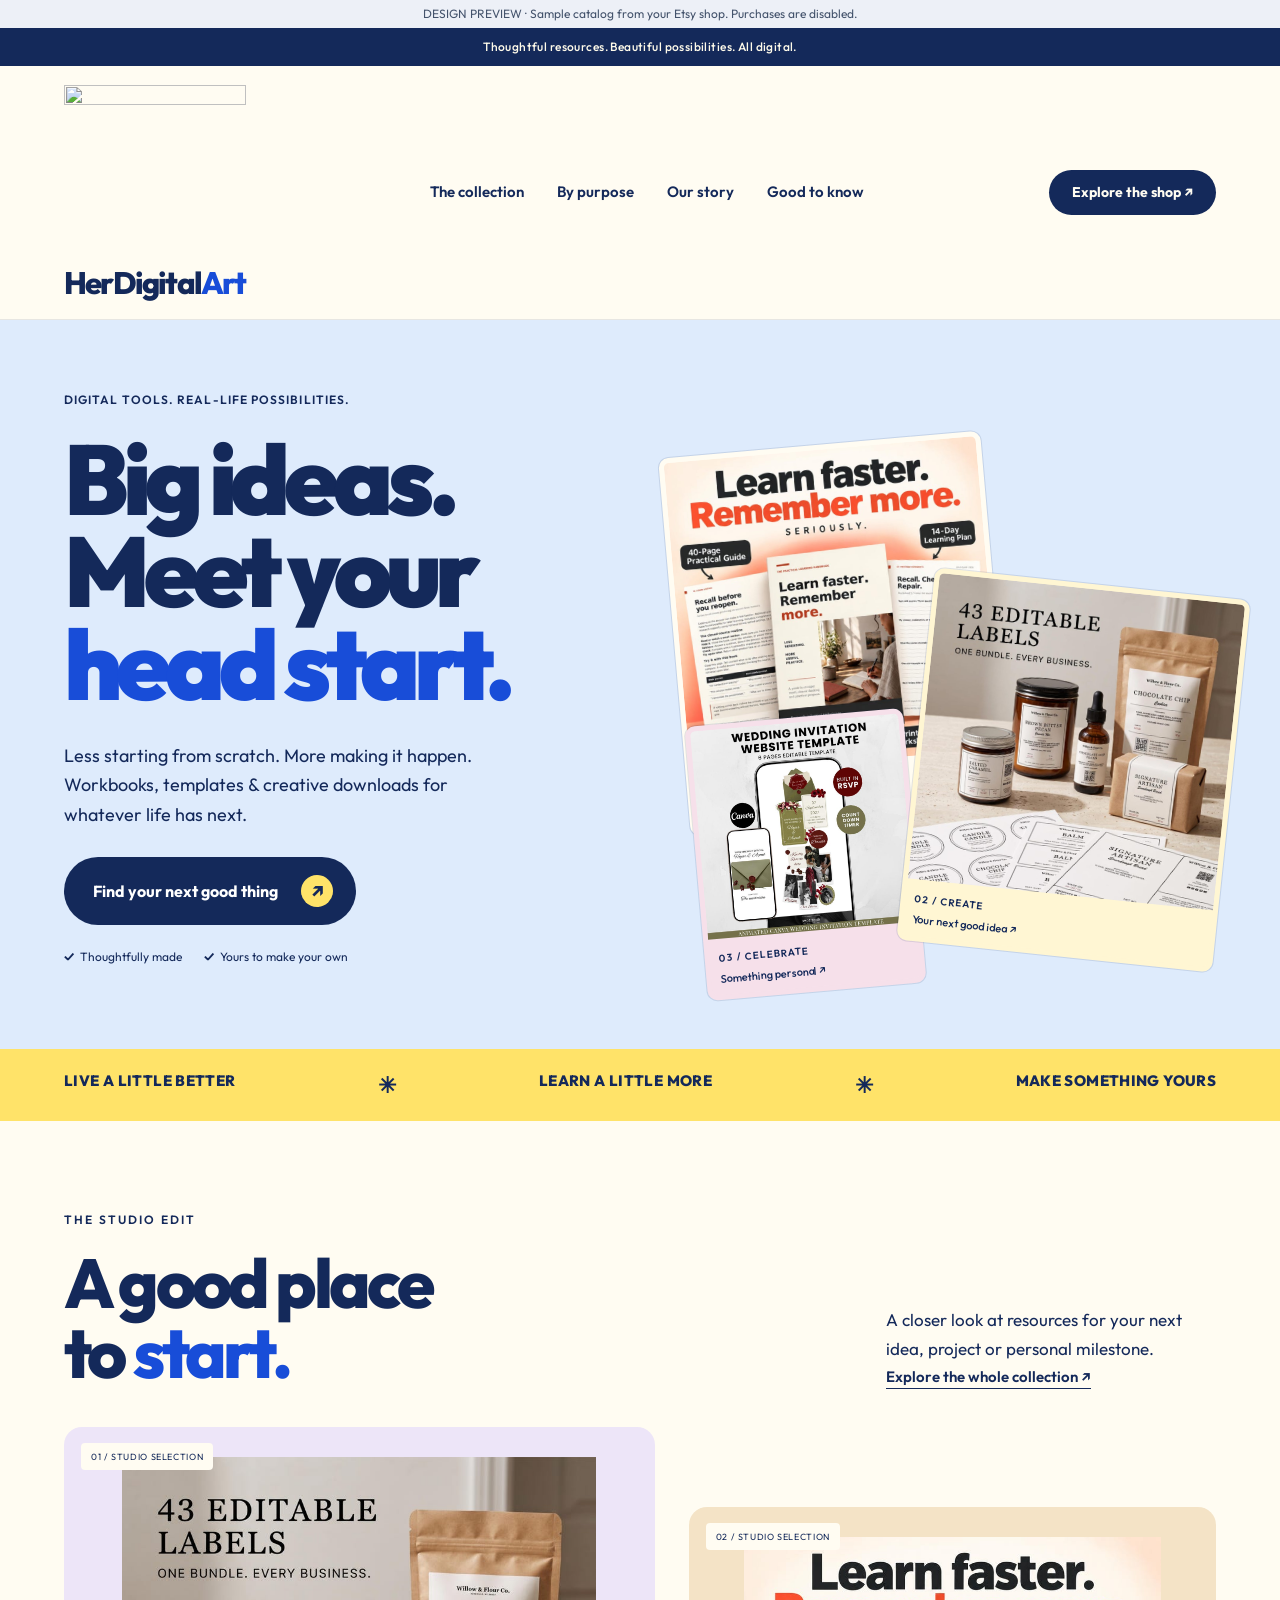
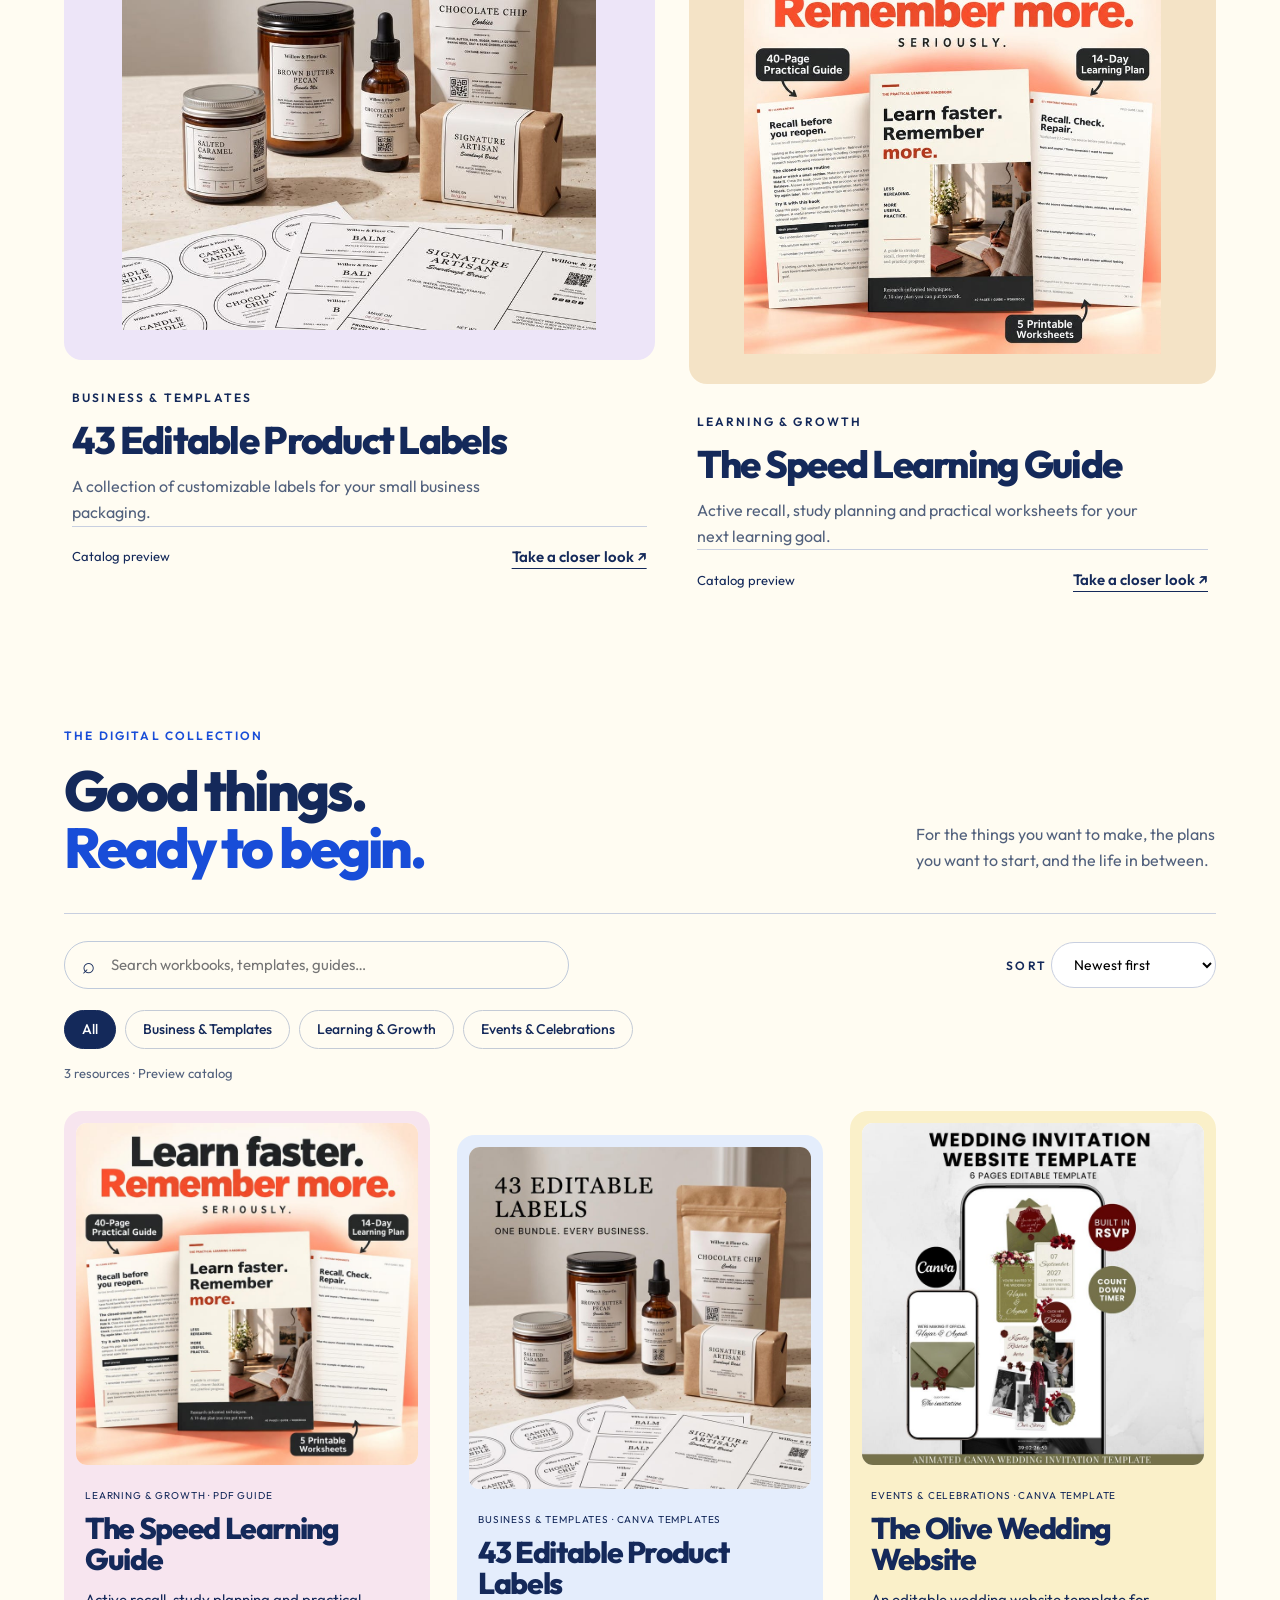
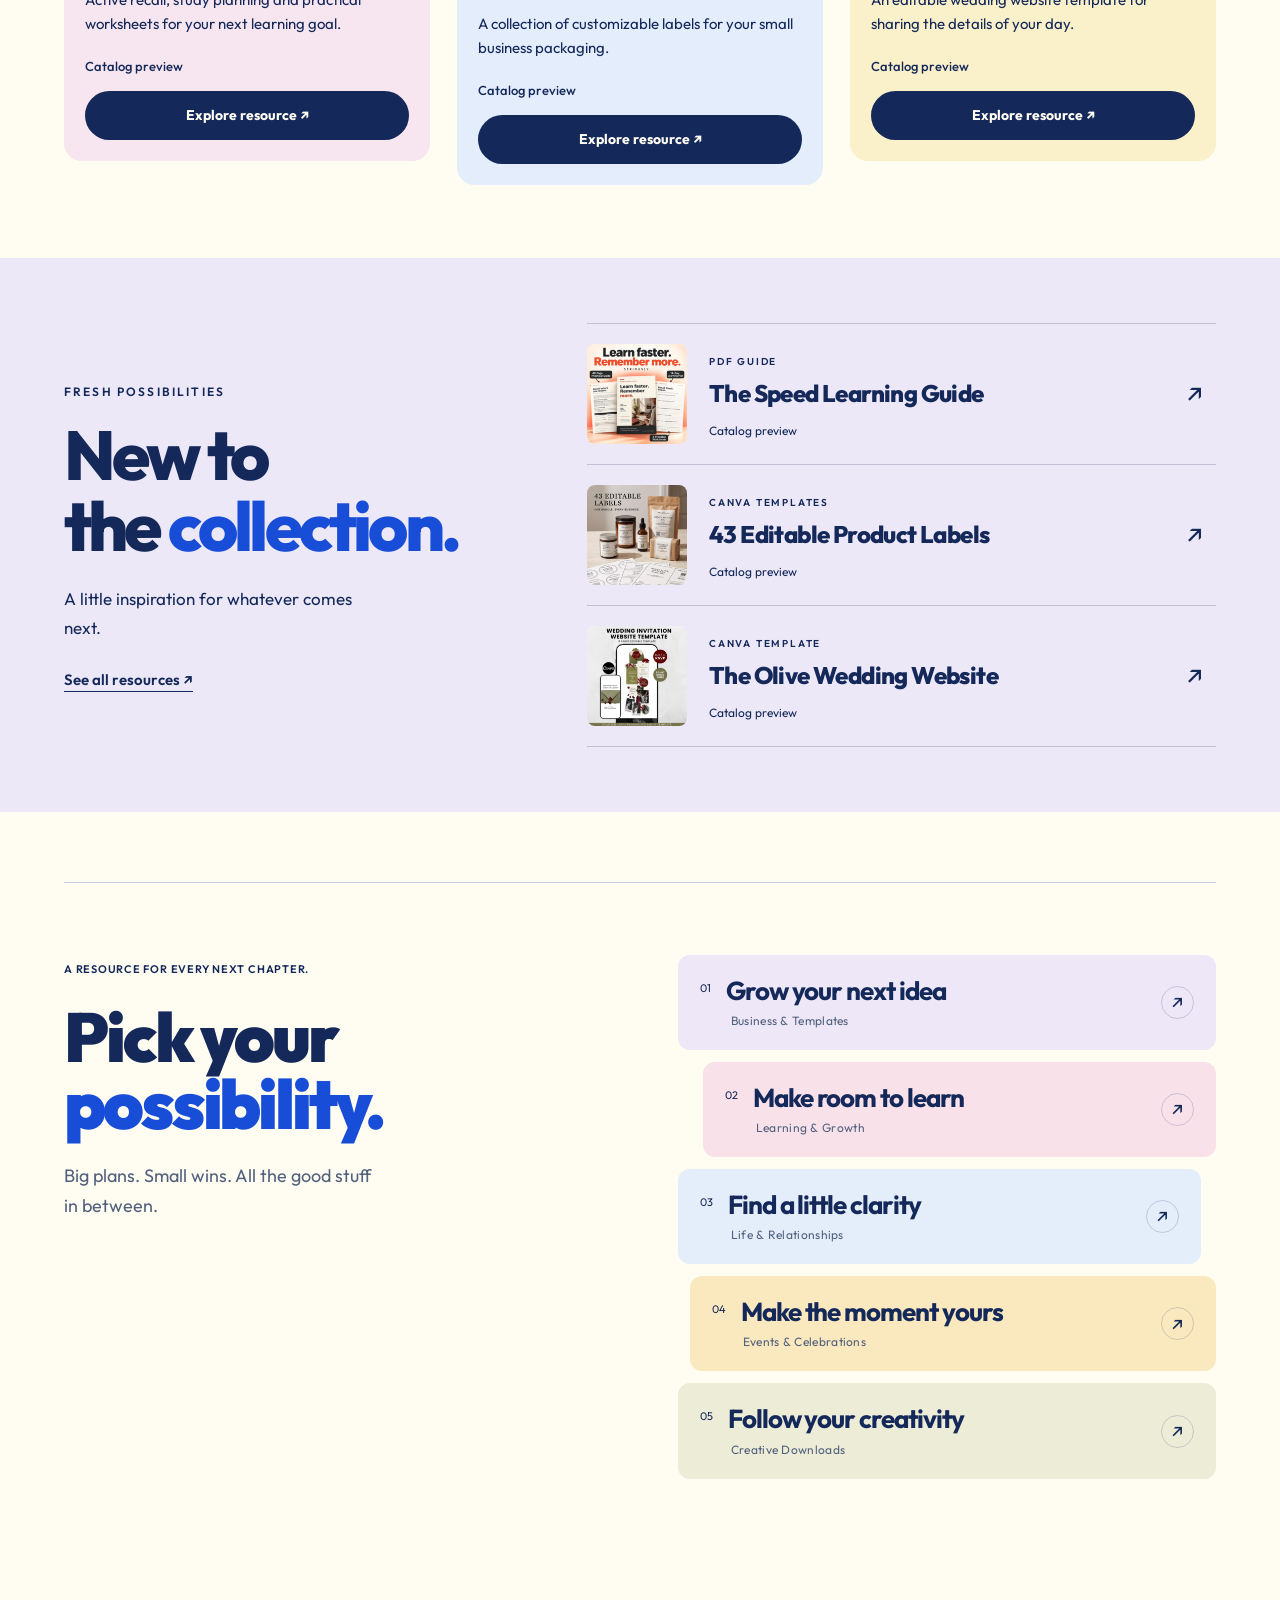
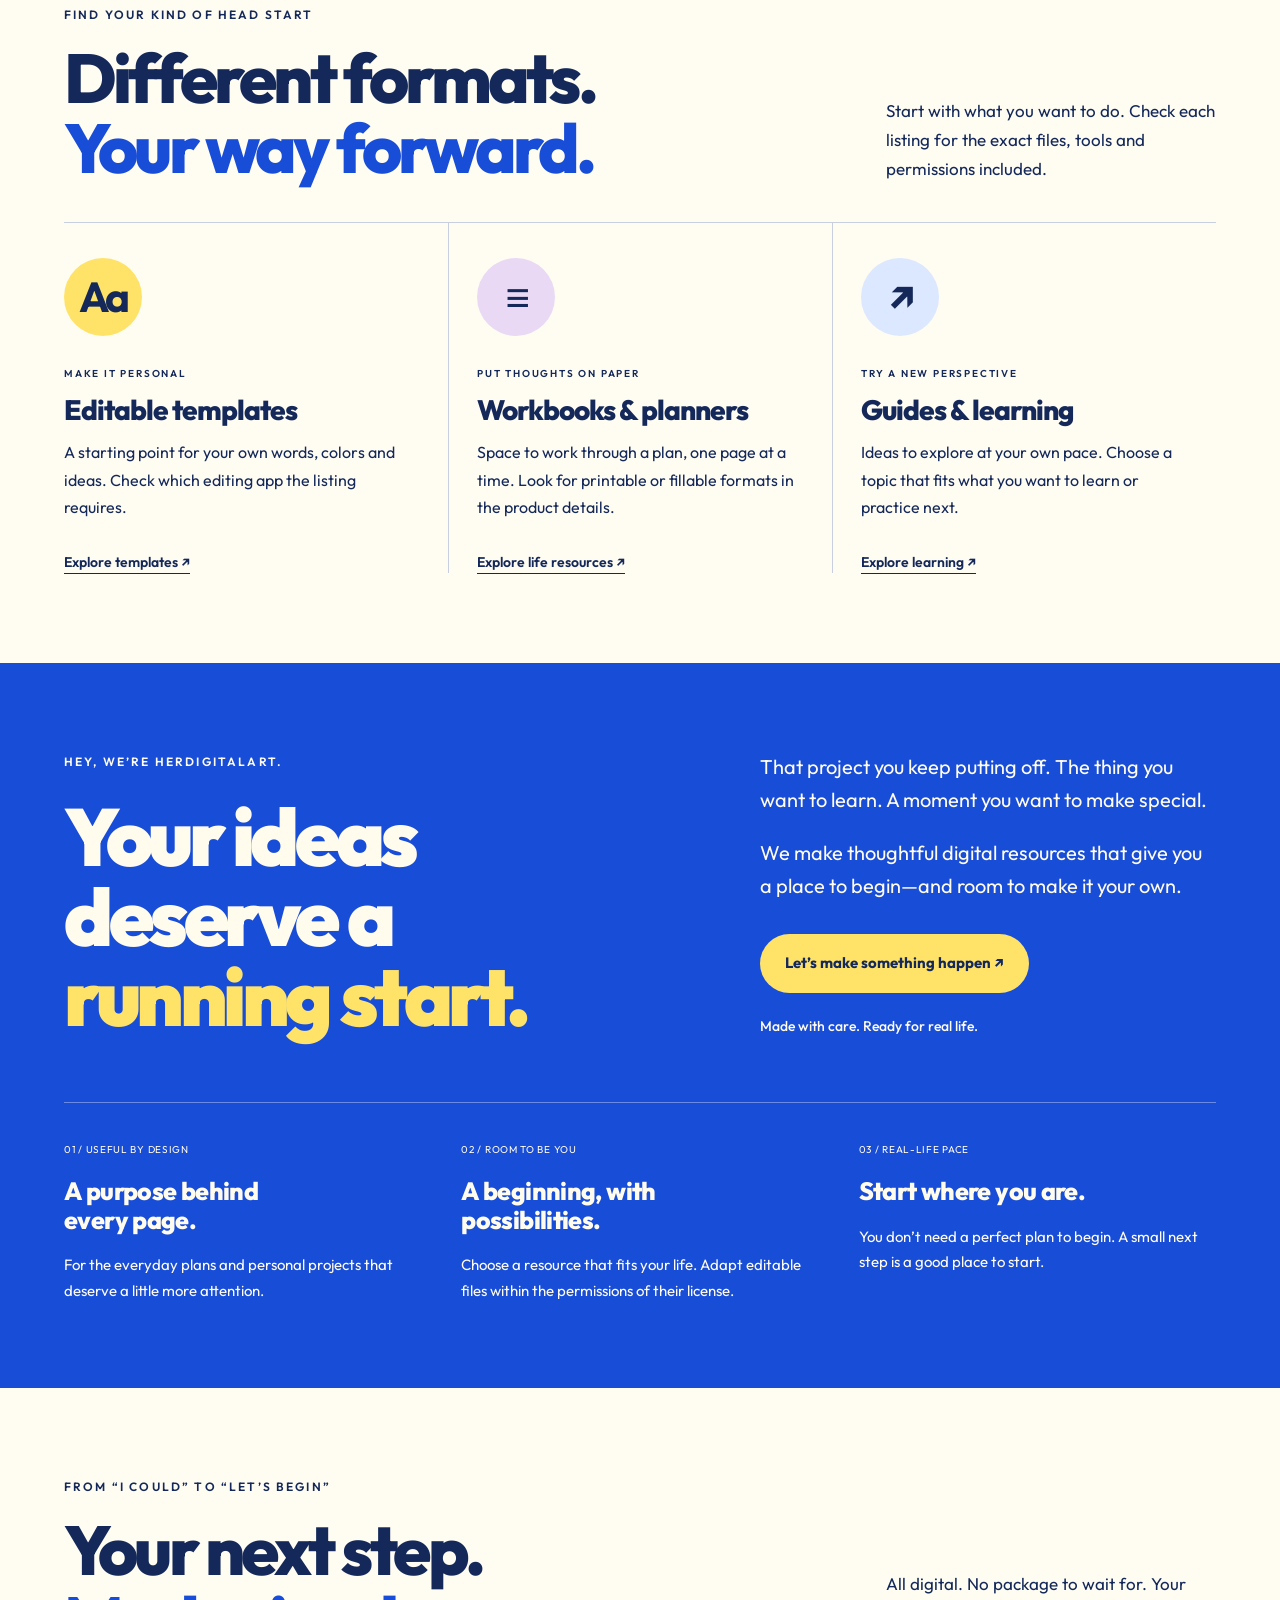
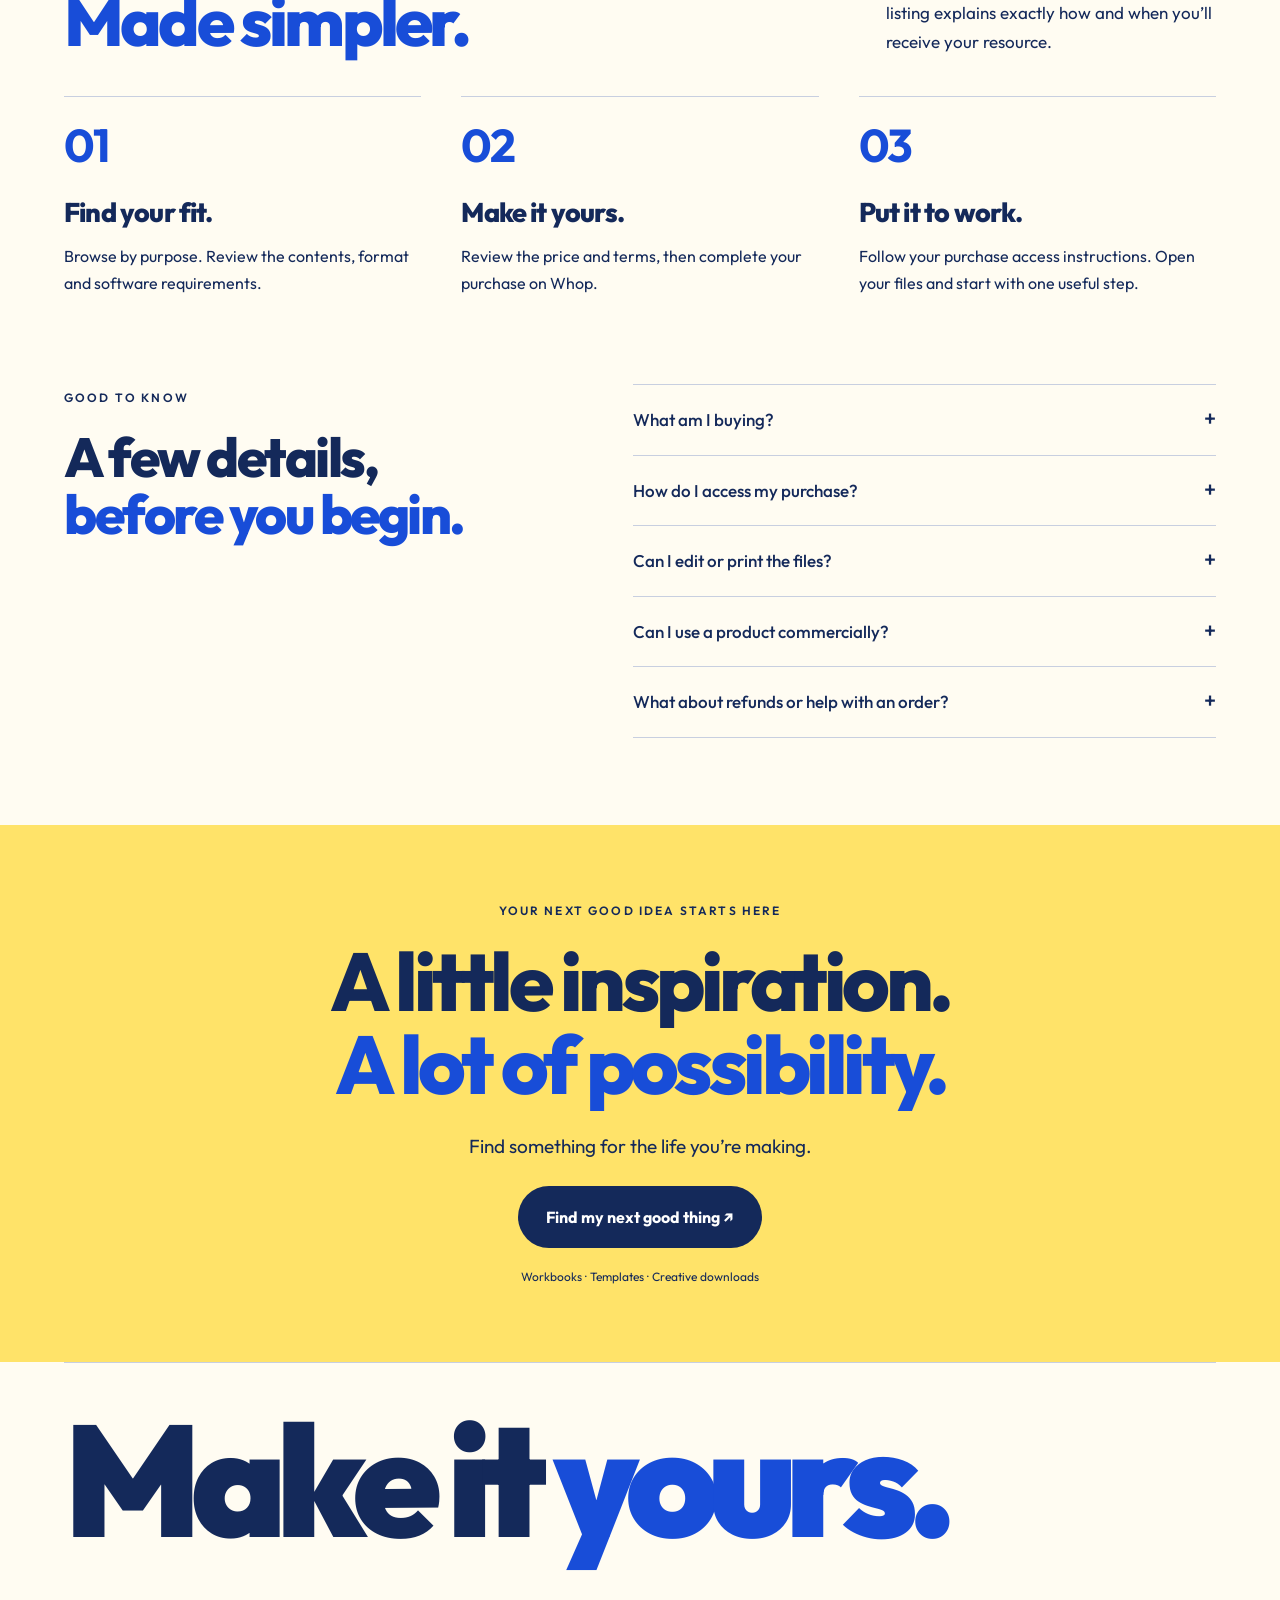
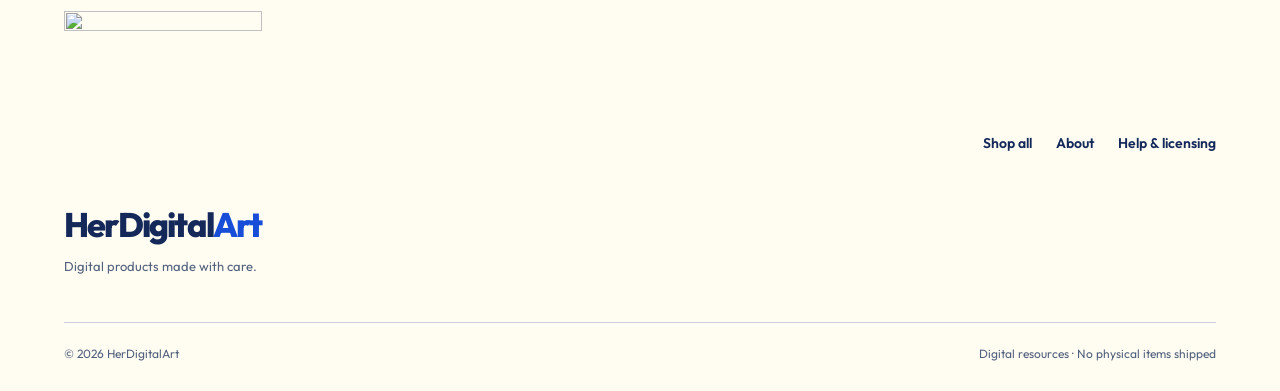
==== commit cf054a48: "Add files via upload" ====
--- a/preview.html
+++ b/preview.html
@@ -72,14 +72,16 @@
 </style></head><body><a class="skip" href="#main">Skip to content</a><div id="app"></div><script>/* Public storefront only. Never add API keys to this file. */
 const params = new URLSearchParams(location.search);
 const preview = true;
-const route = params.get('page') || 'home';
+const path = location.pathname.replace(/\/+$/, '');
+const route = /(?:^|\/)product(?:\.html)?$/.test(path) ? 'product' : /(?:^|\/)shop(?:\.html)?$/.test(path) ? 'shop' : 'home';
 const esc = value => String(value ?? '').replace(/[&<>"']/g, c => ({'&':'&amp;','<':'&lt;','>':'&gt;','"':'&quot;',"'":'&#39;'}[c]));
 const link = (page, values={}) => { const q = new URLSearchParams(values); if(preview) q.set('preview','1'); q.set('page',page==='product.html'?'product':page==='shop.html'?'shop':'home'); return '?' + q; };
 function safeUrl(value, image=false) { try { if(image && /^data:image\/jpeg;base64,/.test(value)) return value; const u=new URL(value,location.href); if(image && u.origin===location.origin && !value.startsWith('//')) return u.href; if(u.protocol!=='https:') return ''; if(!image && !(u.hostname==='whop.com'||u.hostname.endsWith('.whop.com')))return ''; return u.href; } catch {return '';} }
 function money(p){if(typeof p.price!=='number'||!Number.isFinite(p.price)||p.price<0)return preview?'Catalog preview':'See price on Whop';try{return new Intl.NumberFormat('en-US',{style:'currency',currency:p.currency||'USD'}).format(p.price);}catch{return 'See price on Whop';}}
 const destinations=[['Business & Templates','Grow your next idea'],['Learning & Growth','Make room to learn'],['Life & Relationships','Find a little clarity'],['Events & Celebrations','Make the moment yours'],['Creative Downloads','Follow your creativity']];
-const header=`${preview?'<div class="preview-note">DESIGN PREVIEW · Sample catalog from your Etsy shop. Purchases are disabled. </div>':''}<div class="topline">Thoughtful resources. Beautiful possibilities. All digital.</div><div class="nav-shell"><div class="wrap"><header class="header"><a class="wordmark" href="${link('index.html')}" aria-label="HerDigitalArt home">HerDigital<em>Art</em></a><button class="menu" aria-expanded="false" aria-controls="navigation">Menu</button><nav id="navigation" class="nav" aria-label="Main navigation"><a href="${link('shop.html')}" ${route==='shop'?'aria-current="page"':''}>The collection</a><a href="${link('index.html')}#categories">By purpose</a><a href="${link('index.html')}#about">Our story</a><a href="${link('index.html')}#faq">Good to know</a></nav><a class="header-cta" href="${link('shop.html')}">Explore the shop ↗</a></header></div></div>`;
-const footer=`<footer class="footer wrap"><div class="footer-statement" aria-hidden="true">Make it <em>yours.</em></div><div class="footer-top"><div><a class="wordmark" href="${link('index.html')}">HerDigital<em>Art</em></a><p>Digital products made with care.</p></div><div class="footer-links"><a href="${link('shop.html')}">Shop all</a><a href="${link('index.html')}#about">About</a><a href="${link('index.html')}#faq">Help & licensing</a></div></div><div class="footer-bottom"><span>© ${new Date().getFullYear()} HerDigitalArt</span><span>Digital resources · No physical items shipped</span></div></footer>`;
+const brand=`<a class="brand-lockup" href="${link('index.html')}" aria-label="HerDigitalArt home"><img class="brand-avatar" src="images/herdigitalart-logo.jpg" alt="" width="42" height="42"><span class="wordmark">HerDigital<em>Art</em></span></a>`;
+const header=`${preview?'<div class="preview-note">DESIGN PREVIEW · Sample catalog from your Etsy shop. Purchases are disabled. </div>':''}<div class="topline">Thoughtful resources. Beautiful possibilities. All digital.</div><div class="nav-shell"><div class="wrap"><header class="header">${brand}<button class="menu" aria-expanded="false" aria-controls="navigation">Menu</button><nav id="navigation" class="nav" aria-label="Main navigation"><a href="${link('shop.html')}" ${route==='shop'?'aria-current="page"':''}>The collection</a><a href="${link('index.html')}#categories">By purpose</a><a href="${link('index.html')}#about">Our story</a><a href="${link('index.html')}#faq">Good to know</a></nav><a class="header-cta" href="${link('shop.html')}">Explore the shop ↗</a></header></div></div>`;
+const footer=`<footer class="footer wrap"><div class="footer-statement" aria-hidden="true">Make it <em>yours.</em></div><div class="footer-top"><div>${brand}<p>Digital products made with care.</p></div><div class="footer-links"><a href="${link('shop.html')}">Shop all</a><a href="${link('index.html')}#about">About</a><a href="${link('index.html')}#faq">Help & licensing</a></div></div><div class="footer-bottom"><span>© ${new Date().getFullYear()} HerDigitalArt</span><span>Digital resources · No physical items shipped</span></div></footer>`;
 function catalog(){return `<section class="collection wrap" id="collection"><div class="section-top"><div><span class="eyebrow">The digital collection</span><h2>Good things.<br><em>Ready to begin.</em></h2></div><p>For the things you want to make, the plans you want to start, and the life in between.</p></div><div class="controls"><label class="search"><span aria-hidden="true">⌕</span><input id="search" type="search" aria-label="Search products" placeholder="Search workbooks, templates, guides…"></label><label> <span class="eyebrow">Sort </span><select id="sort" aria-label="Sort products"><option value="newest">Newest first</option><option value="az">Name: A–Z</option><option value="low">Price: low to high</option><option value="high">Price: high to low</option></select></label></div><div id="filters" class="filters" aria-label="Product categories"></div><p id="count" class="count" role="status" aria-live="polite">Loading the collection…</p><div id="products" class="grid"></div><button id="more" class="button secondary more" hidden>Show more products</button></section>`;}
 const faq=`<section id="faq" class="faq wrap"><div><span class="eyebrow">Good to know</span><h2>A few details,<br><em>before you begin.</em></h2></div><div><details><summary>What am I buying?</summary><p>A digital resource, not a physical item. Check each product page for the included files, formats and instructions.</p></details><details><summary>How do I access my purchase?</summary><p>For connected products, checkout and purchase access are handled through Whop. Follow the access instructions shown after your purchase. Made-to-order products may have a separate delivery timeframe.</p></details><details><summary>Can I edit or print the files?</summary><p>It depends on the product. Canva templates require a Canva account. Fillable PDFs require a form-compatible PDF reader. Look at the individual listing for editability, printing sizes and any software requirements.</p></details><details><summary>Can I use a product commercially?</summary><p>Licenses vary. Personal use is not the same as permission to resell. Only use a product commercially when its individual license explicitly allows that use.</p></details><details><summary>What about refunds or help with an order?</summary><p>Review the refund terms on the specific Whop listing before purchase. For order support, use the seller contact option associated with your Whop purchase.</p></details></div></section>`;
 function home(){return `<main id="main"><div class="hero-shell"><section class="hero wrap"><div class="hero-copy"><span class="eyebrow">DIGITAL TOOLS. REAL-LIFE POSSIBILITIES.</span><h1>Big ideas.<br>Meet your<br><em>head start.</em></h1><p>Less starting from scratch. More making it happen.<br>Workbooks, templates & creative downloads for whatever life has next.</p><a class="button" href="${link('shop.html')}">Find your next good thing <span aria-hidden="true">↗</span></a><div class="hero-foot"><span>Thoughtfully made</span><span>Yours to make your own</span></div></div><div class="hero-collage" aria-label="A selection from the HerDigitalArt collection"><a class="collage-item collage-learning" href="${link('shop.html',{category:'Learning & Growth'})}"><img src="[data-uri]" alt="Speed Learning Guide and its printable worksheets"><span><b>01 / LEARN</b> A fresh perspective ↗</span></a><a class="collage-item collage-labels" href="${link('shop.html',{category:'Business & Templates'})}"><img src="[data-uri]" alt="Editable labels displayed on small business packaging"><span><b>02 / CREATE</b> Your next good idea ↗</span></a><a class="collage-item collage-wedding" href="${link('shop.html',{category:'Events & Celebrations'})}"><img src="[data-uri]